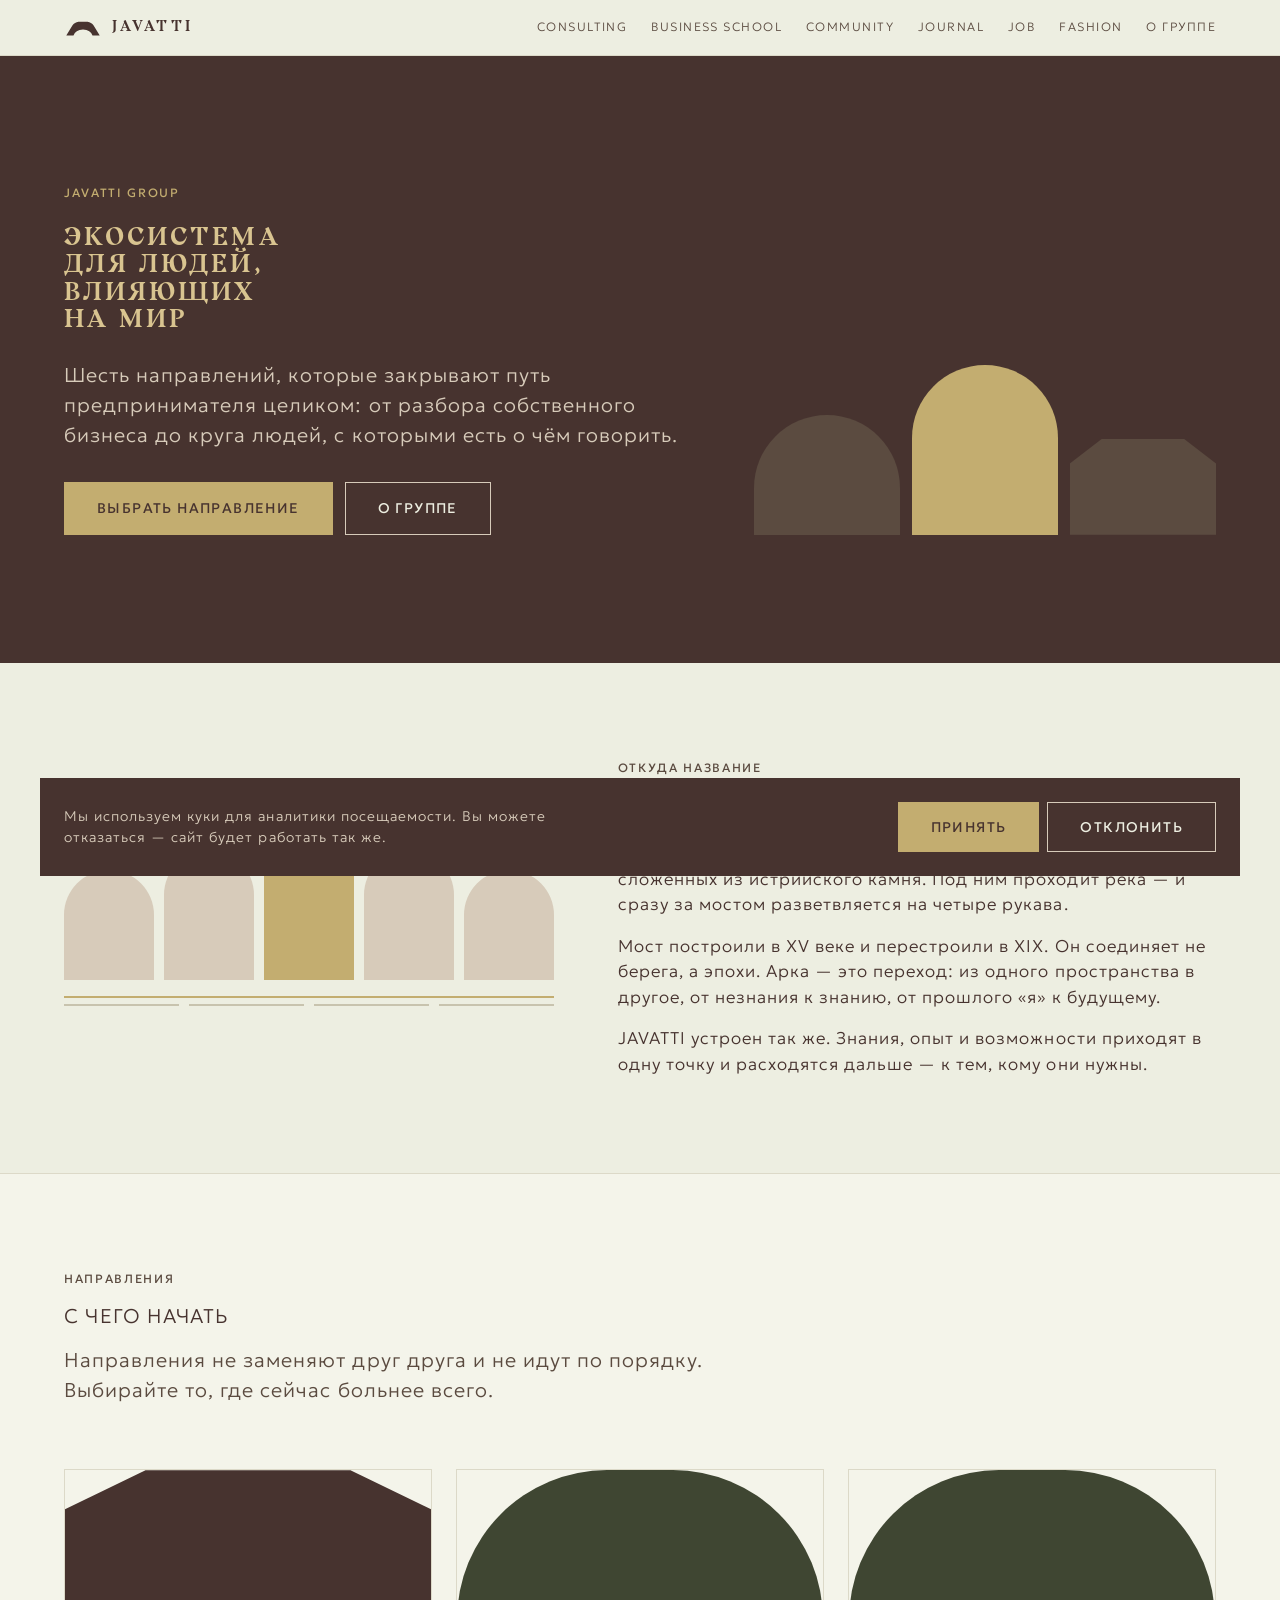
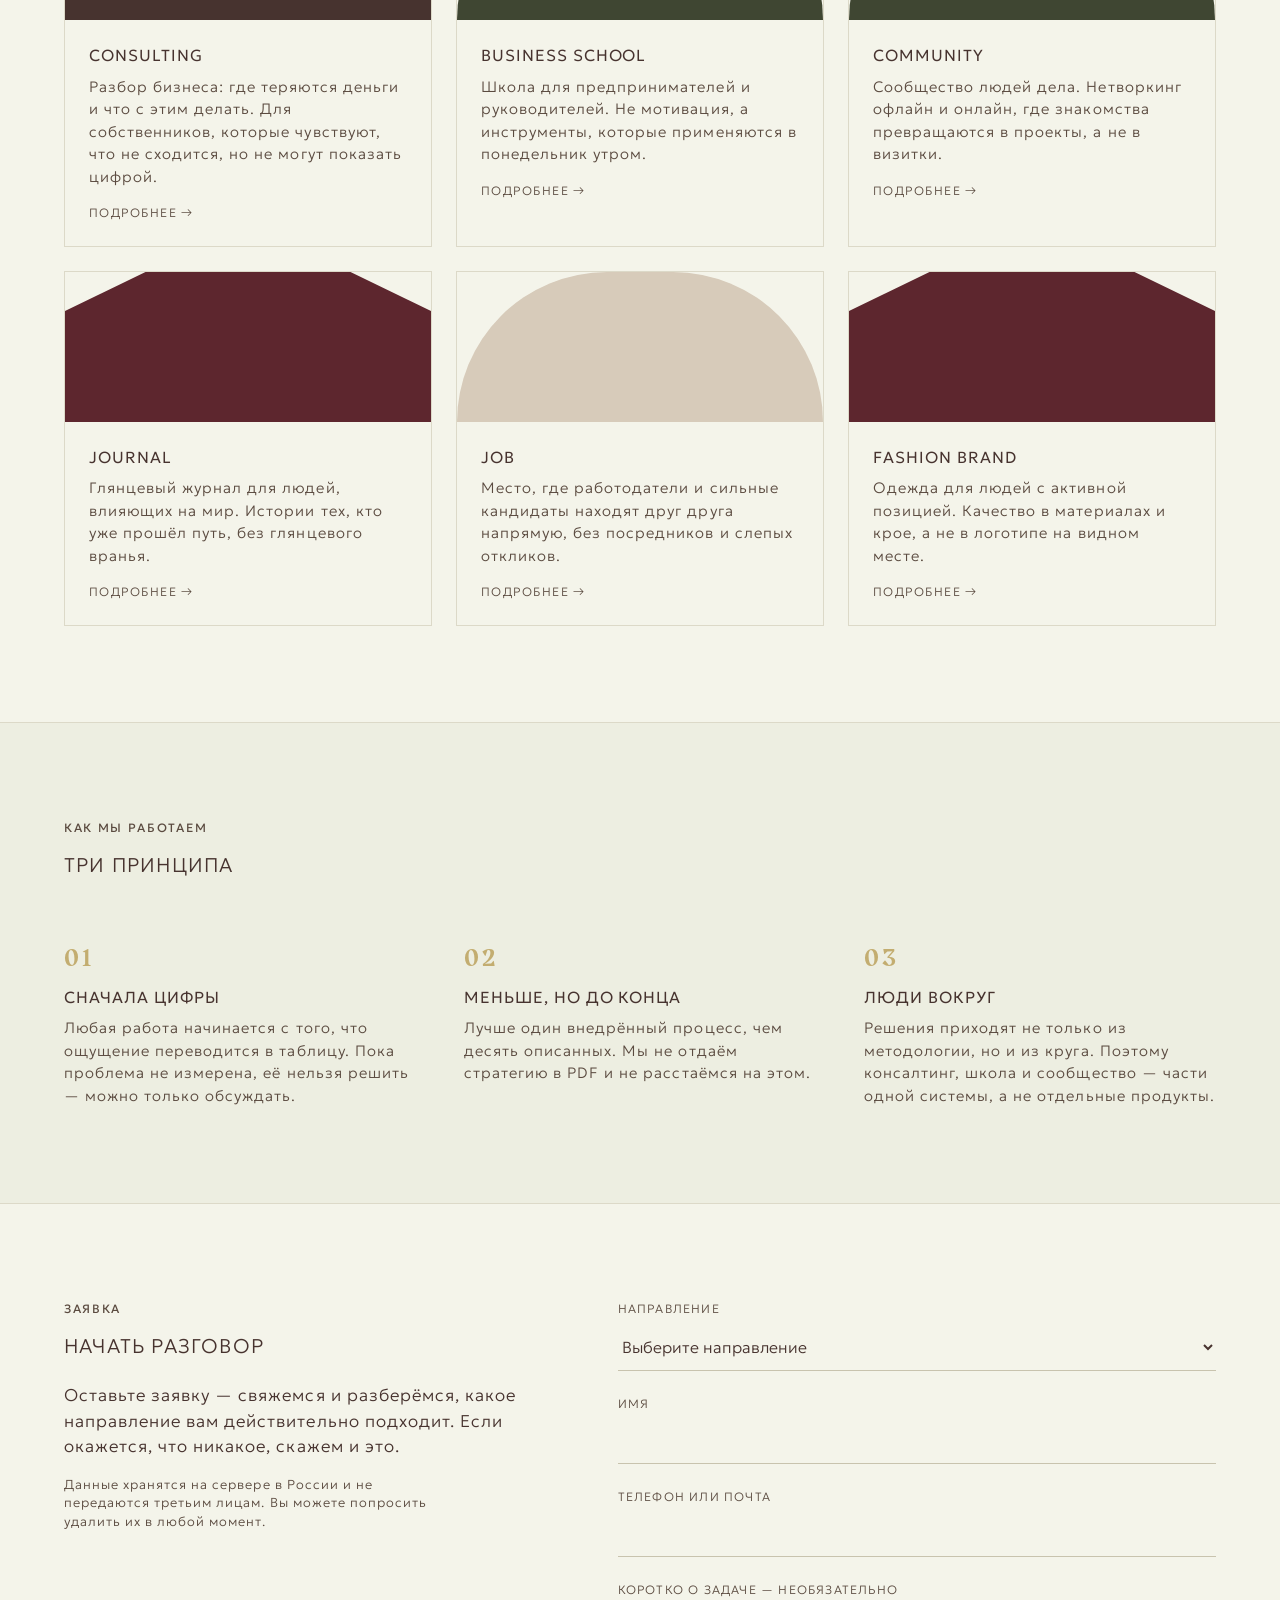
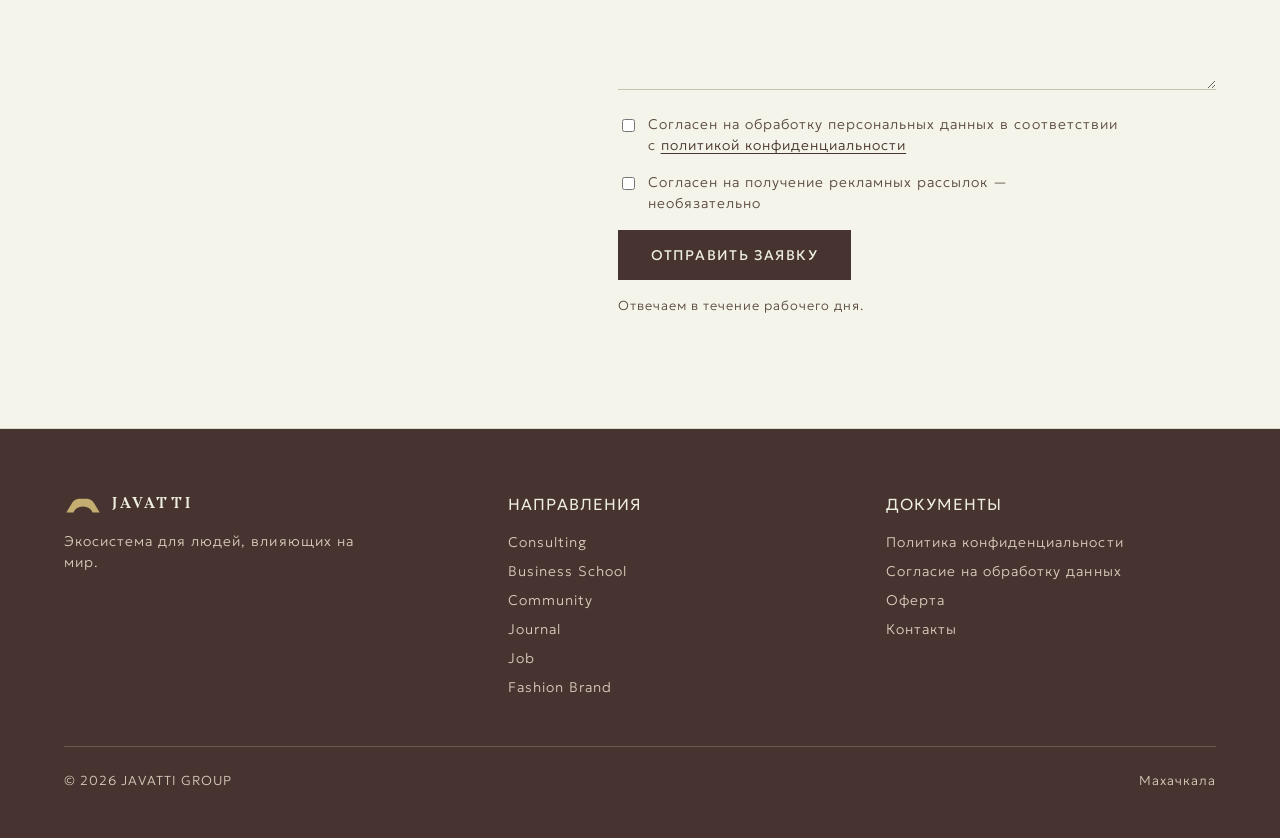
==== index.html @ 3cee9918 "JAVATTI GROUP: архитектура, правила проекта, главная страница и дизайн-система" ====
<!doctype html>
<html lang="ru">
<head>
<meta charset="utf-8">
<meta name="viewport" content="width=device-width,initial-scale=1">
<title>JAVATTI GROUP — экосистема для людей, влияющих на мир</title>
<meta name="description" content="JAVATTI GROUP — шесть направлений для предпринимателей и руководителей: консалтинг, школа бизнеса, сообщество, журнал, работа и бренд одежды.">
<link rel="preconnect" href="https://fonts.googleapis.com">
<link rel="preconnect" href="https://fonts.gstatic.com" crossorigin>
<link rel="stylesheet" href="https://fonts.googleapis.com/css2?family=Geologica:wght@200;300;400&display=swap">
<link rel="stylesheet" href="assets/style.css">
</head>
<body>

<header class="site-head">
  <div class="wrap">
    <a class="brand" href="/">
      <svg viewBox="0 0 200 96" aria-hidden="true"><path d="M12 92 L44 40 Q56 22 76 20 L124 20 Q144 22 156 40 L188 92 L150 92 Q140 62 100 60 Q60 62 50 92 Z" fill="#47332F"/></svg>
      <span class="name">Javatti</span>
    </a>
    <nav class="site-nav" aria-label="Основная навигация">
      <a href="consulting.html">Consulting</a>
      <a href="business-school.html">Business School</a>
      <a href="community.html">Community</a>
      <a href="journal.html">Journal</a>
      <a href="job.html">Job</a>
      <a href="fashion.html">Fashion</a>
      <a href="about.html">О группе</a>
    </nav>
  </div>
</header>

<main>

<section class="hero">
  <div class="wrap">
    <div class="hero-inner">
      <div>
        <p class="eyebrow">Javatti Group</p>
        <h1>Экосистема<br>для людей,<br>влияющих<br>на мир</h1>
        <p class="lead">
          Шесть направлений, которые закрывают путь предпринимателя целиком:
          от разбора собственного бизнеса до круга людей, с которыми есть о чём говорить.
        </p>
        <div style="display:flex;gap:12px;flex-wrap:wrap;margin-top:32px">
          <a class="btn btn-primary" href="#start">Выбрать направление</a>
          <a class="btn btn-ghost" href="about.html">О группе</a>
        </div>
      </div>
      <div class="hero-arches" aria-hidden="true">
        <span class="arch-round"></span>
        <span class="arch-round"></span>
        <span class="arch-bridge"></span>
      </div>
    </div>
  </div>
</section>

<section>
  <div class="wrap">
    <div class="meta-grid">
      <div aria-hidden="true">
        <div class="bridge-fig">
          <span class="arch-round"></span><span class="arch-round"></span>
          <span class="arch-round"></span><span class="arch-round"></span>
          <span class="arch-round"></span>
        </div>
        <div class="river"></div>
        <div class="river-split"><span></span><span></span><span></span><span></span></div>
      </div>
      <div>
        <p class="eyebrow">Откуда название</p>
        <h3 style="margin:16px 0 24px">Мост Треппонти</h3>
        <p>
          В городе Комаккьо на юге Италии стоит мост из пяти арок, сложенных
          из истрийского камня. Под ним проходит река — и сразу за мостом
          разветвляется на четыре рукава.
        </p>
        <p>
          Мост построили в XV веке и перестроили в XIX. Он соединяет не берега,
          а эпохи. Арка — это переход: из одного пространства в другое,
          от незнания к знанию, от прошлого «я» к будущему.
        </p>
        <p style="margin-bottom:0">
          JAVATTI устроен так же. Знания, опыт и возможности приходят в одну точку
          и расходятся дальше — к тем, кому они нужны.
        </p>
      </div>
    </div>
  </div>
</section>

<section id="start" style="background:var(--surface);border-top:1px solid var(--line);border-bottom:1px solid var(--line)">
  <div class="wrap">
    <div class="sec-head">
      <p class="eyebrow">Направления</p>
      <h3>С чего начать</h3>
      <p class="lead" style="margin:0">
        Направления не заменяют друг друга и не идут по порядку.
        Выбирайте то, где сейчас больнее всего.
      </p>
    </div>

    <div class="dirs">
      <a class="dir biz" href="consulting.html">
        <div class="visual arch-bridge"></div>
        <div class="body">
          <h4>Consulting</h4>
          <p>Разбор бизнеса: где теряются деньги и что с этим делать. Для собственников, которые чувствуют, что не сходится, но не могут показать цифрой.</p>
          <span class="more">Подробнее →</span>
        </div>
      </a>

      <a class="dir dev" href="business-school.html">
        <div class="visual arch-round"></div>
        <div class="body">
          <h4>Business School</h4>
          <p>Школа для предпринимателей и руководителей. Не мотивация, а инструменты, которые применяются в понедельник утром.</p>
          <span class="more">Подробнее →</span>
        </div>
      </a>

      <a class="dir dev" href="community.html">
        <div class="visual arch-round"></div>
        <div class="body">
          <h4>Community</h4>
          <p>Сообщество людей дела. Нетворкинг офлайн и онлайн, где знакомства превращаются в проекты, а не в визитки.</p>
          <span class="more">Подробнее →</span>
        </div>
      </a>

      <a class="dir mode" href="journal.html">
        <div class="visual arch-bridge"></div>
        <div class="body">
          <h4>Journal</h4>
          <p>Глянцевый журнал для людей, влияющих на мир. Истории тех, кто уже прошёл путь, без глянцевого вранья.</p>
          <span class="more">Подробнее →</span>
        </div>
      </a>

      <a class="dir" href="job.html">
        <div class="visual arch-round"></div>
        <div class="body">
          <h4>Job</h4>
          <p>Место, где работодатели и сильные кандидаты находят друг друга напрямую, без посредников и слепых откликов.</p>
          <span class="more">Подробнее →</span>
        </div>
      </a>

      <a class="dir mode" href="fashion.html">
        <div class="visual arch-bridge"></div>
        <div class="body">
          <h4>Fashion Brand</h4>
          <p>Одежда для людей с активной позицией. Качество в материалах и крое, а не в логотипе на видном месте.</p>
          <span class="more">Подробнее →</span>
        </div>
      </a>
    </div>
  </div>
</section>

<section>
  <div class="wrap">
    <div class="sec-head">
      <p class="eyebrow">Как мы работаем</p>
      <h3>Три принципа</h3>
    </div>
    <div class="principles">
      <div class="principle">
        <span class="num">01</span>
        <h4>Сначала цифры</h4>
        <p>Любая работа начинается с того, что ощущение переводится в таблицу. Пока проблема не измерена, её нельзя решить — можно только обсуждать.</p>
      </div>
      <div class="principle">
        <span class="num">02</span>
        <h4>Меньше, но до конца</h4>
        <p>Лучше один внедрённый процесс, чем десять описанных. Мы не отдаём стратегию в PDF и не расстаёмся на этом.</p>
      </div>
      <div class="principle">
        <span class="num">03</span>
        <h4>Люди вокруг</h4>
        <p>Решения приходят не только из методологии, но и из круга. Поэтому консалтинг, школа и сообщество — части одной системы, а не отдельные продукты.</p>
      </div>
    </div>
  </div>
</section>

<section class="form-band" id="request">
  <div class="wrap">
    <div class="form-grid">
      <div>
        <p class="eyebrow">Заявка</p>
        <h3 style="margin:16px 0 24px">Начать разговор</h3>
        <p>
          Оставьте заявку — свяжемся и разберёмся, какое направление вам действительно
          подходит. Если окажется, что никакое, скажем и это.
        </p>
        <p class="caption" style="max-width:44ch">
          Данные хранятся на сервере в России и не передаются третьим лицам.
          Вы можете попросить удалить их в любой момент.
        </p>
      </div>

      <form id="leadForm" novalidate>
        <div class="field" id="f-dir">
          <label for="direction">Направление</label>
          <select id="direction" name="direction" required>
            <option value="">Выберите направление</option>
            <option>Consulting</option>
            <option>Business School</option>
            <option>Community</option>
            <option>Journal</option>
            <option>Job</option>
            <option>Fashion Brand</option>
            <option>Пока не знаю</option>
          </select>
          <span class="err">Выберите направление или вариант «Пока не знаю»</span>
        </div>

        <div class="field" id="f-name">
          <label for="name">Имя</label>
          <input id="name" name="name" type="text" autocomplete="name" required>
          <span class="err">Напишите, как к вам обращаться — не меньше двух букв</span>
        </div>

        <div class="field" id="f-contact">
          <label for="contact">Телефон или почта</label>
          <input id="contact" name="contact" type="text" autocomplete="tel" required>
          <span class="err">Нужен рабочий телефон или почта, иначе мы не сможем ответить</span>
        </div>

        <div class="field" id="f-comment">
          <label for="comment">Коротко о задаче — необязательно</label>
          <textarea id="comment" name="comment" rows="3"></textarea>
        </div>

        <label class="consent" for="c-pd">
          <input type="checkbox" id="c-pd" name="consent_pd" required>
          <span>Согласен на обработку персональных данных в соответствии с <a href="privacy.html">политикой конфиденциальности</a></span>
        </label>

        <label class="consent" for="c-ads">
          <input type="checkbox" id="c-ads" name="consent_ads">
          <span>Согласен на получение рекламных рассылок — необязательно</span>
        </label>

        <button class="btn btn-dark" type="submit">Отправить заявку</button>
        <p class="form-status" id="formStatus" role="status"></p>
        <p class="form-note">Отвечаем в течение рабочего дня.</p>
      </form>
    </div>
  </div>
</section>

</main>

<footer class="site-foot">
  <div class="wrap">
    <div class="foot-grid">
      <div>
        <a class="brand" href="/" style="color:var(--cannoli)">
          <svg viewBox="0 0 200 96" aria-hidden="true"><path d="M12 92 L44 40 Q56 22 76 20 L124 20 Q144 22 156 40 L188 92 L150 92 Q140 62 100 60 Q60 62 50 92 Z" fill="#C3AD70"/></svg>
          <span class="name">Javatti</span>
        </a>
        <p style="margin-top:16px;font-size:.875rem;max-width:34ch">Экосистема для людей, влияющих на мир.</p>
      </div>
      <div>
        <h4>Направления</h4>
        <div class="foot-links">
          <a href="consulting.html">Consulting</a>
          <a href="business-school.html">Business School</a>
          <a href="community.html">Community</a>
          <a href="journal.html">Journal</a>
          <a href="job.html">Job</a>
          <a href="fashion.html">Fashion Brand</a>
        </div>
      </div>
      <div>
        <h4>Документы</h4>
        <div class="foot-links">
          <a href="privacy.html">Политика конфиденциальности</a>
          <a href="consent.html">Согласие на обработку данных</a>
          <a href="offer.html">Оферта</a>
          <a href="contacts.html">Контакты</a>
        </div>
      </div>
    </div>
    <div class="foot-bottom">
      <span>© 2026 JAVATTI GROUP</span>
      <span>Махачкала</span>
    </div>
  </div>
</footer>

<div class="cookie hidden" id="cookieBar" role="region" aria-label="Использование куки">
  <p>Мы используем куки для аналитики посещаемости. Вы можете отказаться — сайт будет работать так же.</p>
  <div class="acts">
    <button class="btn btn-primary" id="ckAccept" type="button">Принять</button>
    <button class="btn btn-ghost" id="ckDecline" type="button">Отклонить</button>
  </div>
</div>

<script>
/* ---------- куки-баннер ---------- */
(function(){
  var bar=document.getElementById('cookieBar');
  var choice=null;
  try{ choice=localStorage.getItem('javatti_cookie'); }catch(e){}
  if(!choice){ bar.classList.remove('hidden'); }
  function set(v){
    try{ localStorage.setItem('javatti_cookie',v); }catch(e){}
    bar.classList.add('hidden');
    if(v==='accept'){ /* сюда подключается Яндекс Метрика, только после согласия */ }
  }
  document.getElementById('ckAccept').onclick=function(){ set('accept'); };
  document.getElementById('ckDecline').onclick=function(){ set('decline'); };
})();

/* ---------- валидация формы ----------
   Это только удобство для пользователя. Настоящая проверка — на сервере,
   браузерную можно обойти. См. CLAUDE.md.                                   */
(function(){
  var form=document.getElementById('leadForm');
  var status=document.getElementById('formStatus');
  if(!form) return;

  function mark(id,bad){
    var el=document.getElementById(id);
    if(bad) el.classList.add('invalid'); else el.classList.remove('invalid');
    return !bad;
  }

  function looksLikeJunk(s){
    var t=(s||'').trim();
    if(t.length<2) return true;
    if(!/[а-яёa-z]/i.test(t)) return true;                 // нет ни одной буквы
    if(/(.)\1{4,}/.test(t)) return true;                   // ааааа
    if(/^[qwertyasdfghzxcvb]{6,}$/i.test(t)) return true;  // набор с клавиатуры
    return false;
  }

  function validContact(s){
    var t=(s||'').trim();
    var digits=t.replace(/\D/g,'');
    var isPhone=digits.length>=10 && digits.length<=15;
    var isMail=/^[^\s@]+@[^\s@]+\.[a-zа-я]{2,}$/i.test(t);
    return isPhone||isMail;
  }

  form.addEventListener('submit',function(e){
    e.preventDefault();
    status.className='form-status';
    status.textContent='';

    var ok=true;
    ok=mark('f-dir', !document.getElementById('direction').value) && ok;
    ok=mark('f-name', looksLikeJunk(document.getElementById('name').value)) && ok;
    ok=mark('f-contact', !validContact(document.getElementById('contact').value)) && ok;

    if(!document.getElementById('c-pd').checked){
      status.className='form-status bad';
      status.textContent='Без согласия на обработку персональных данных мы не можем принять заявку.';
      ok=false;
    }

    if(!ok){
      if(!status.textContent){
        status.className='form-status bad';
        status.textContent='Проверьте отмеченные поля — что-то заполнено не полностью.';
      }
      return;
    }

    /* Отправка на бэкенд. Пока сервера нет — заглушка, которая честно об этом говорит. */
    status.className='form-status ok';
    status.textContent='Форма заполнена верно. Отправка подключается на этапе деплоя — бэкенд ещё не поднят.';
  });
})();
</script>

</body>
</html>
---- assets/style.css ----
/* ============================================================
   JAVATTI GROUP — стили сайта
   Строго по дизайн-системе бренда. Правила: ../CLAUDE.md
   ============================================================ */

@font-face{
  font-family:"Shadower";
  src:url("Shadower.woff2") format("woff2");
  font-weight:700;
  font-display:swap;
}

:root{
  --cannoli:#EDEEE1;
  --tapioca:#D7CBBA;
  --gold:#C3AD70;
  --straw:#D9C490;
  --chicory:#47332F;
  --raindrum:#5B4B40;
  --rifle:#3F4632;
  --pesto:#565C33;
  --cabernet:#5D262E;
  --russet:#773B43;

  --surface:#F4F4EA;
  --line:#DCD9C8;
  --line-strong:#C8C3AE;

  --font-head:"Shadower",Georgia,serif;
  --font-text:"Geologica","Segoe UI",system-ui,sans-serif;
  --track-head:.12em;
  --track-text:.06em;

  --sp-2xs:8px; --sp-xs:12px; --sp-sm:16px; --sp-md:24px;
  --sp-lg:32px; --sp-xl:48px; --sp-2xl:64px; --sp-3xl:96px; --sp-4xl:128px;
  --container:1200px;
  --measure:62ch;
}

*{box-sizing:border-box}

html{scroll-behavior:smooth}

body{
  margin:0;
  background:var(--cannoli);
  color:var(--chicory);
  font-family:var(--font-text);
  font-weight:200;
  font-size:17px;
  line-height:1.5;
  letter-spacing:var(--track-text);
  -webkit-font-smoothing:antialiased;
}

.wrap{max-width:var(--container);margin:0 auto;padding:0 var(--sp-md)}

h1,h2,h3,h4{margin:0}

.h1,h1{
  font-family:var(--font-head);font-weight:700;text-transform:uppercase;
  font-size:clamp(2.25rem,1.2rem+4vw,4rem);line-height:1.08;letter-spacing:var(--track-head);
}
.h2,h2{
  font-family:var(--font-head);font-weight:700;text-transform:uppercase;
  font-size:clamp(1.25rem,1rem+1vw,1.625rem);line-height:1.05;letter-spacing:var(--track-head);
}
.h3,h3{
  font-family:var(--font-text);font-weight:200;text-transform:uppercase;
  font-size:clamp(1.5rem,1.1rem+1.4vw,2rem);line-height:1.25;letter-spacing:var(--track-text);
}
.h4,h4{
  font-family:var(--font-text);font-weight:300;text-transform:uppercase;
  font-size:1rem;line-height:1.45;letter-spacing:var(--track-text);
}

p{margin:0 0 var(--sp-sm);max-width:var(--measure)}
.lead{font-size:1.25rem;line-height:1.5;color:var(--raindrum);max-width:52ch}
.caption{font-size:.8125rem;color:var(--raindrum);line-height:1.45}

.eyebrow{
  font-family:var(--font-text);font-weight:400;font-size:.75rem;
  text-transform:uppercase;letter-spacing:.14em;color:var(--raindrum);margin:0;
}

a{color:var(--chicory);text-underline-offset:3px}
a:focus-visible,button:focus-visible,input:focus-visible,textarea:focus-visible,select:focus-visible{
  outline:2px solid var(--chicory);outline-offset:3px
}

/* ---------- арки ---------- */
.arch-round{border-radius:999px 999px 0 0}
.arch-bridge{clip-path:polygon(0 100%,0 26%,22% 0,78% 0,100% 26%,100% 100%)}

/* ---------- шапка ---------- */
.site-head{border-bottom:1px solid var(--line);background:var(--cannoli)}
.site-head .wrap{display:flex;align-items:center;justify-content:space-between;gap:var(--sp-md);padding-top:var(--sp-sm);padding-bottom:var(--sp-sm)}
.brand{display:flex;align-items:center;gap:10px;text-decoration:none;color:var(--chicory)}
.brand svg{width:38px;height:auto;flex:none}
.brand .name{font-family:var(--font-head);font-weight:700;text-transform:uppercase;letter-spacing:.22em;font-size:.9375rem}
.site-nav{display:flex;gap:var(--sp-md);flex-wrap:wrap}
.site-nav a{font-size:.75rem;text-transform:uppercase;letter-spacing:.12em;color:var(--raindrum);text-decoration:none}
.site-nav a:hover{color:var(--chicory)}

/* ---------- герой ---------- */
.hero{background:var(--chicory);color:var(--cannoli);padding:var(--sp-4xl) 0}
.hero .eyebrow{color:var(--gold)}
.hero h1{color:var(--straw);margin:var(--sp-md) 0 var(--sp-md)}
.hero .lead{color:var(--tapioca);max-width:46ch}
.hero-inner{display:grid;grid-template-columns:1.15fr .85fr;gap:var(--sp-2xl);align-items:end}
.hero-arches{display:grid;grid-template-columns:repeat(3,1fr);gap:var(--sp-xs);align-items:end}
.hero-arches span{display:block;background:var(--raindrum)}
.hero-arches span:nth-child(1){height:120px}
.hero-arches span:nth-child(2){height:170px;background:var(--gold)}
.hero-arches span:nth-child(3){height:96px}

/* ---------- кнопки ---------- */
.btn{
  display:inline-block;font-family:var(--font-text);font-weight:400;font-size:.875rem;
  text-transform:uppercase;letter-spacing:.1em;padding:15px 32px;border:1px solid transparent;
  cursor:pointer;text-decoration:none;transition:background .16s ease,color .16s ease,border-color .16s ease;
}
.btn-primary{background:var(--gold);color:var(--chicory)}
.btn-primary:hover{background:var(--straw)}
.btn-ghost{background:transparent;color:var(--cannoli);border-color:var(--tapioca)}
.btn-ghost:hover{background:var(--cannoli);color:var(--chicory)}
.btn-dark{background:var(--chicory);color:var(--cannoli)}
.btn-dark:hover{background:var(--raindrum)}

/* ---------- секции ---------- */
section{padding:var(--sp-3xl) 0}
.sec-head{margin-bottom:var(--sp-2xl);display:grid;gap:var(--sp-sm)}

/* метафора */
.meta-grid{display:grid;grid-template-columns:.9fr 1.1fr;gap:var(--sp-2xl);align-items:center}
.bridge-fig{display:grid;grid-template-columns:repeat(5,1fr);gap:10px;align-items:end}
.bridge-fig span{display:block;background:var(--tapioca);height:110px}
.bridge-fig span:nth-child(3){background:var(--gold);height:150px}
.bridge-fig span:nth-child(2),.bridge-fig span:nth-child(4){height:130px}
.river{height:2px;background:var(--gold);margin-top:var(--sp-sm)}
.river-split{display:grid;grid-template-columns:repeat(4,1fr);gap:10px;margin-top:6px}
.river-split span{height:2px;background:var(--line-strong)}

/* направления */
.dirs{display:grid;grid-template-columns:repeat(auto-fit,minmax(290px,1fr));gap:var(--sp-md)}
.dir{
  display:flex;flex-direction:column;text-decoration:none;color:inherit;
  border:1px solid var(--line);background:var(--surface);
  transition:border-color .16s ease,transform .16s ease;
}
.dir:hover{border-color:var(--gold)}
.dir .visual{height:150px;background:var(--tapioca)}
.dir.biz .visual{background:var(--chicory)}
.dir.dev .visual{background:var(--rifle)}
.dir.mode .visual{background:var(--cabernet)}
.dir .body{padding:var(--sp-md);display:grid;gap:var(--sp-2xs)}
.dir h4{color:var(--chicory)}
.dir p{font-size:.9375rem;color:var(--raindrum);margin:0}
.dir .more{font-size:.75rem;text-transform:uppercase;letter-spacing:.12em;color:var(--raindrum);margin-top:var(--sp-2xs)}

/* принципы */
.principles{display:grid;grid-template-columns:repeat(auto-fit,minmax(260px,1fr));gap:var(--sp-xl)}
.principle .num{font-family:var(--font-head);font-weight:700;font-size:1.5rem;color:var(--gold);letter-spacing:var(--track-head)}
.principle h4{margin:var(--sp-2xs) 0}
.principle p{font-size:.9375rem;color:var(--raindrum);margin:0}

/* форма */
.form-band{background:var(--surface);border-top:1px solid var(--line);border-bottom:1px solid var(--line)}
.form-grid{display:grid;grid-template-columns:.9fr 1.1fr;gap:var(--sp-2xl);align-items:start}
.field{display:grid;gap:6px;margin-bottom:var(--sp-md)}
.field label{font-size:.75rem;text-transform:uppercase;letter-spacing:.1em;color:var(--raindrum)}
.field input,.field textarea,.field select{
  font-family:var(--font-text);font-weight:200;font-size:1rem;padding:12px 0;
  border:0;border-bottom:1px solid var(--line-strong);background:transparent;color:var(--chicory);
  border-radius:0;
}
.field input:focus,.field textarea:focus,.field select:focus{outline:none;border-bottom-color:var(--gold)}
.field .err{font-size:.8125rem;color:var(--cabernet);display:none}
.field.invalid input,.field.invalid textarea,.field.invalid select{border-bottom-color:var(--cabernet)}
.field.invalid .err{display:block}
.consent{display:flex;gap:10px;align-items:flex-start;margin-bottom:var(--sp-sm);font-size:.875rem;color:var(--raindrum);max-width:56ch}
.consent input{margin-top:5px;accent-color:var(--chicory);flex:none}
.form-note{font-size:.8125rem;color:var(--raindrum);margin-top:var(--sp-sm)}
.form-status{margin-top:var(--sp-sm);font-size:.9375rem;display:none}
.form-status.ok{display:block;color:var(--rifle)}
.form-status.bad{display:block;color:var(--cabernet)}

/* подвал */
.site-foot{background:var(--chicory);color:var(--tapioca);padding:var(--sp-2xl) 0 var(--sp-xl)}
.site-foot a{color:var(--tapioca)}
.foot-grid{display:grid;grid-template-columns:1.2fr 1fr 1fr;gap:var(--sp-xl)}
.foot-grid h4{color:var(--cannoli);margin-bottom:var(--sp-sm)}
.foot-links{display:grid;gap:8px}
.foot-links a{font-size:.875rem;text-decoration:none}
.foot-links a:hover{color:var(--straw)}
.foot-bottom{margin-top:var(--sp-xl);padding-top:var(--sp-md);border-top:1px solid rgba(215,203,186,.25);display:flex;justify-content:space-between;gap:var(--sp-md);flex-wrap:wrap;font-size:.8125rem}

/* куки */
.cookie{
  position:fixed;left:var(--sp-md);right:var(--sp-md);bottom:var(--sp-md);z-index:60;
  background:var(--chicory);color:var(--tapioca);padding:var(--sp-md);
  display:flex;gap:var(--sp-md);align-items:center;justify-content:space-between;flex-wrap:wrap;
  max-width:var(--container);margin:0 auto;
}
.cookie p{margin:0;font-size:.875rem;max-width:60ch;color:var(--tapioca)}
.cookie .acts{display:flex;gap:var(--sp-2xs);flex-wrap:wrap}
.cookie.hidden{display:none}

@media (max-width:900px){
  .hero-inner,.meta-grid,.form-grid{grid-template-columns:1fr}
  .foot-grid{grid-template-columns:1fr;gap:var(--sp-lg)}
  .site-head .wrap{flex-direction:column;align-items:flex-start}
  body{font-size:16px}
}
@media (prefers-reduced-motion:reduce){*{transition:none!important;scroll-behavior:auto!important}}
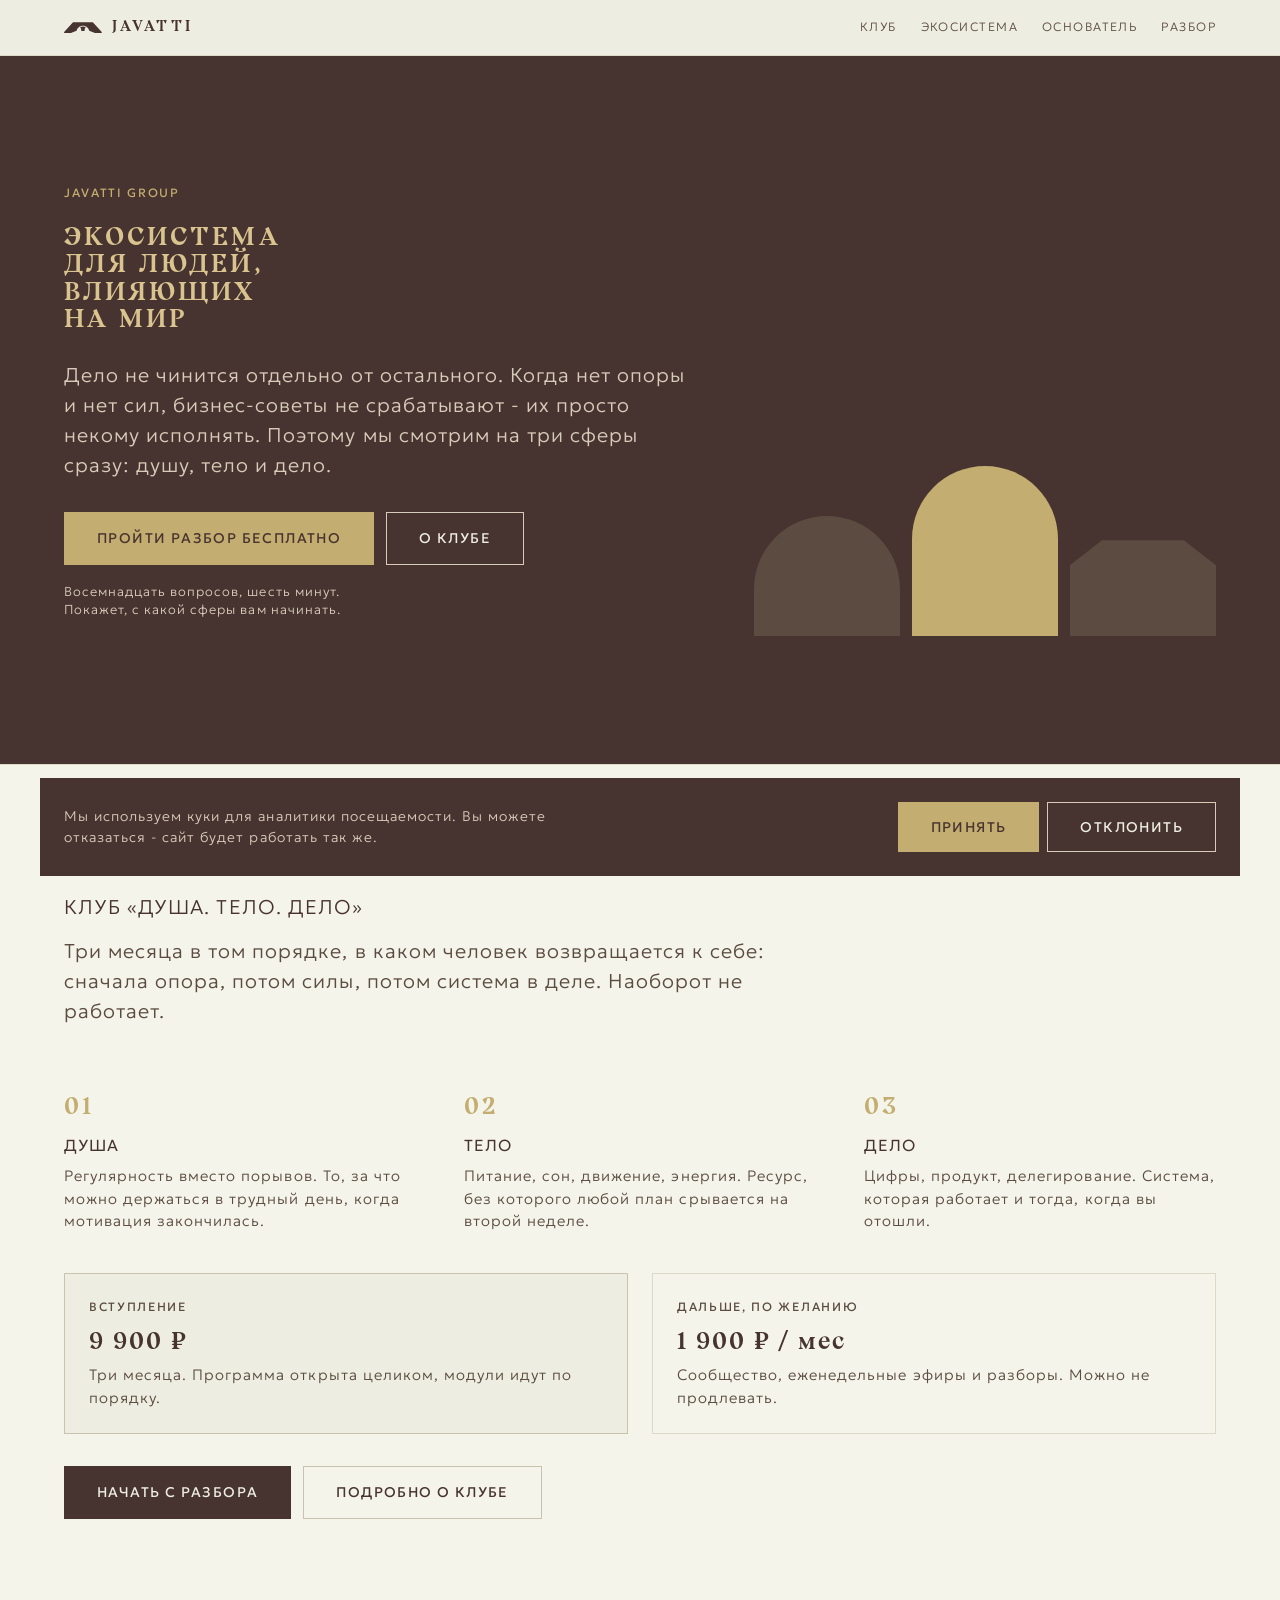
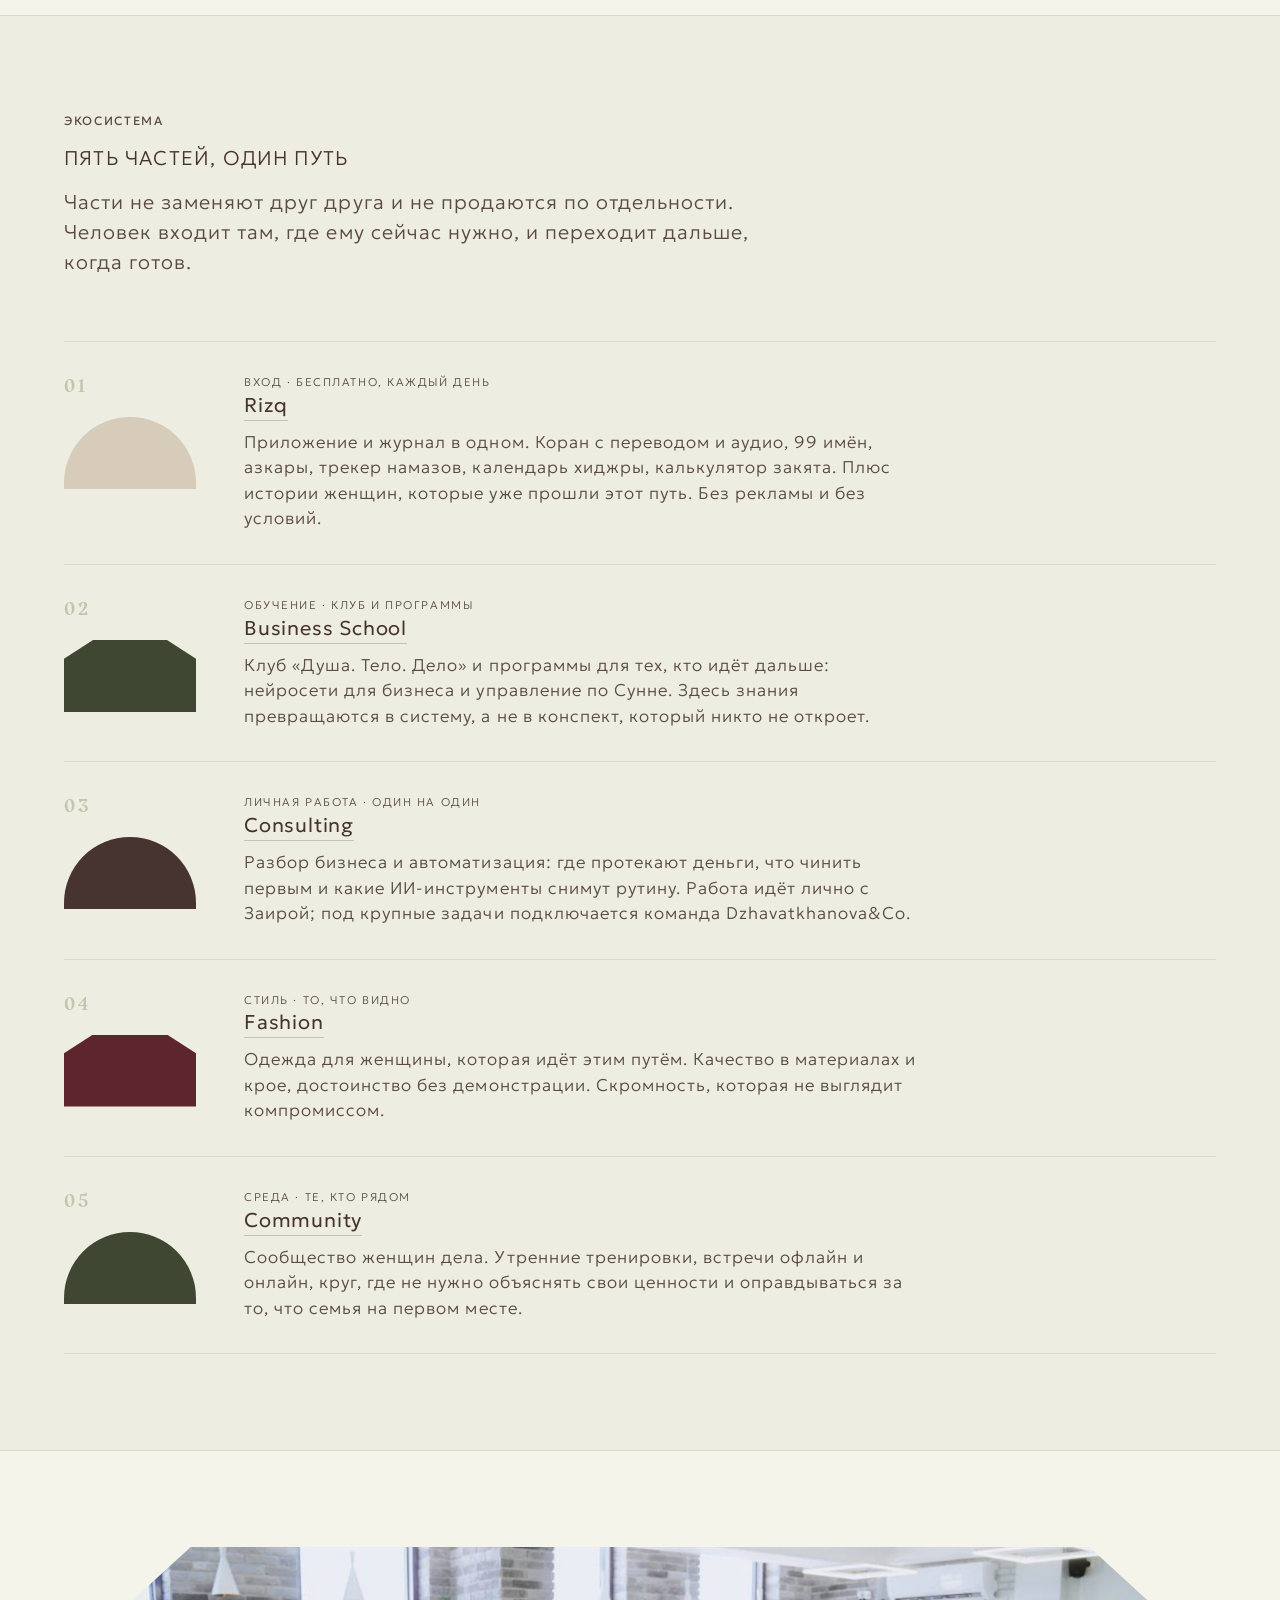
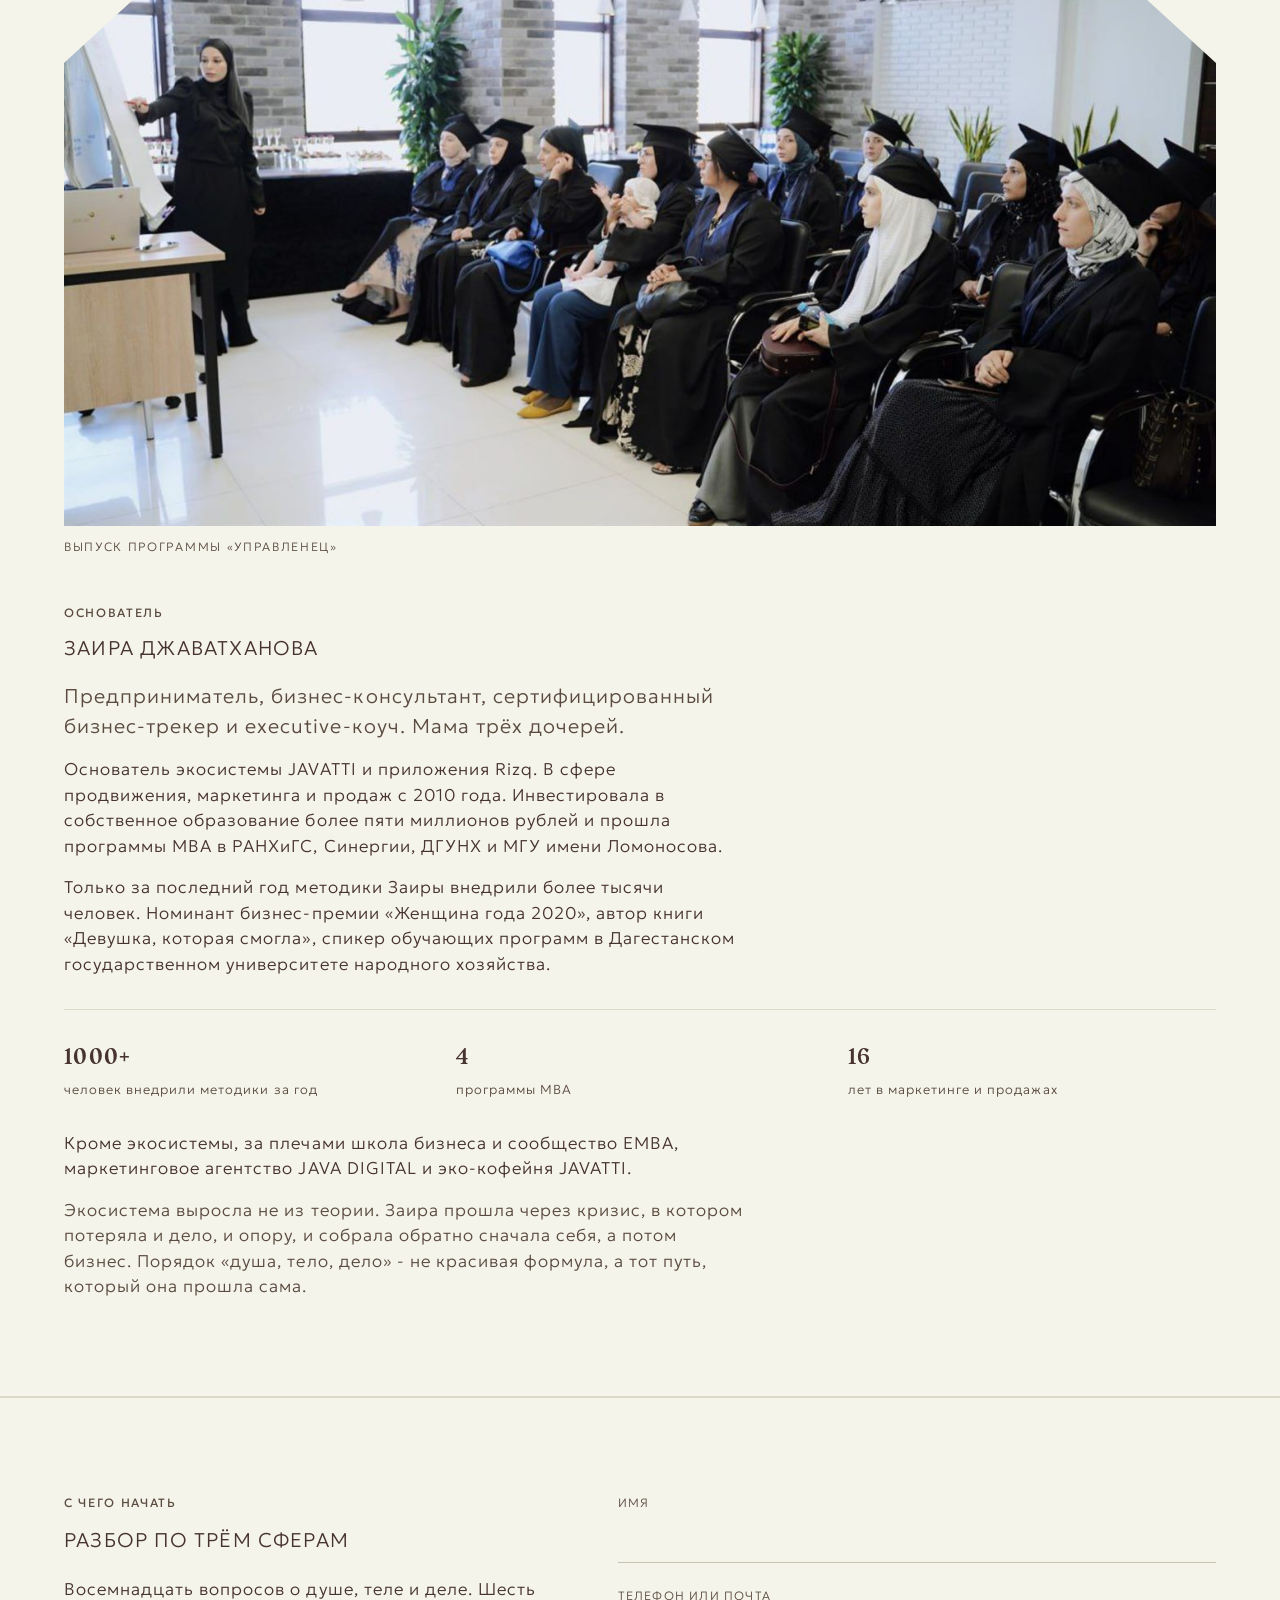
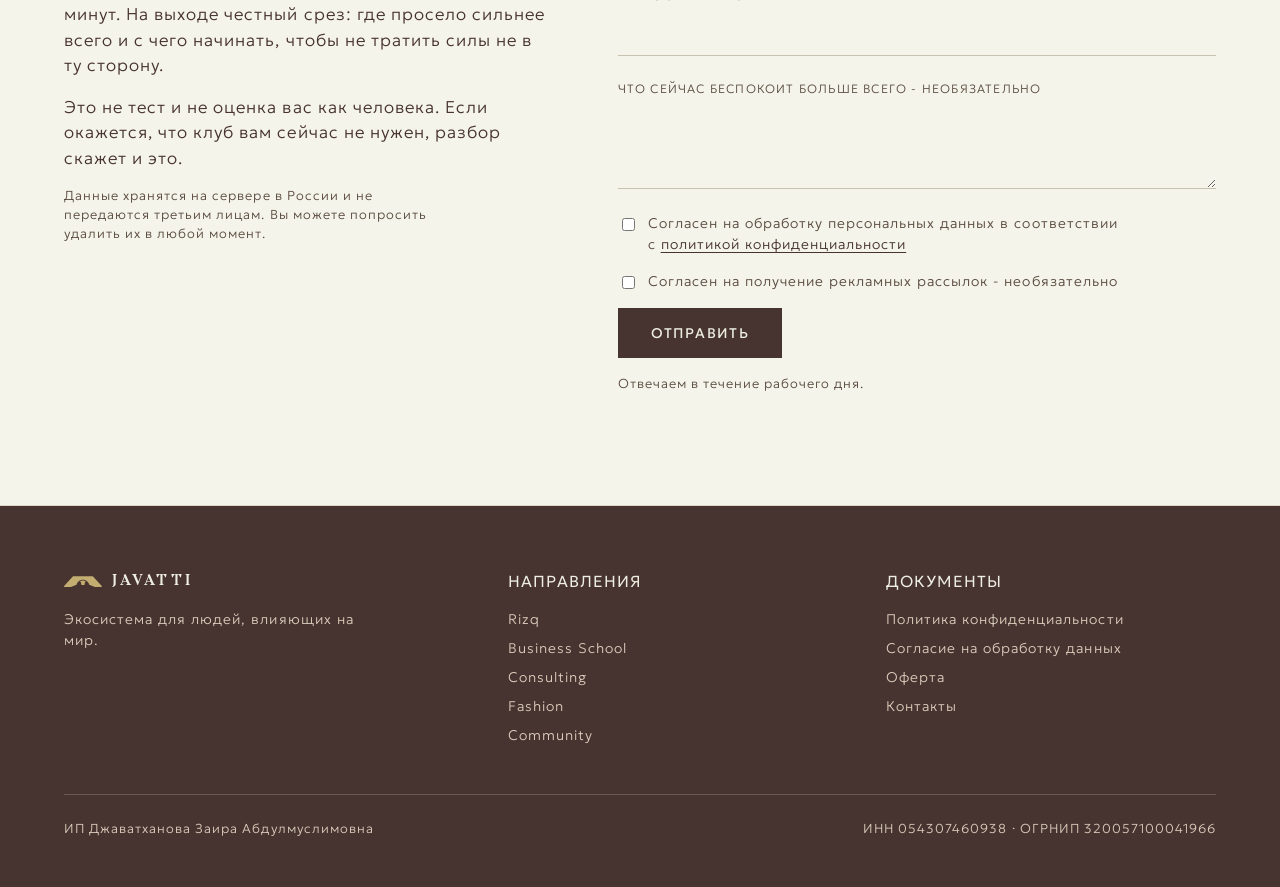
==== commit 87982044: "Клуб, платформа-прототип, юридические страницы, дизайн-система Co-Authored-By: Claude Sonnet 5 <nore" ====
--- a/index.html
+++ b/index.html
@@ -3,8 +3,8 @@
 <head>
 <meta charset="utf-8">
 <meta name="viewport" content="width=device-width,initial-scale=1">
-<title>JAVATTI GROUP — экосистема для людей, влияющих на мир</title>
-<meta name="description" content="JAVATTI GROUP — шесть направлений для предпринимателей и руководителей: консалтинг, школа бизнеса, сообщество, журнал, работа и бренд одежды.">
+<title>JAVATTI GROUP - экосистема для людей, влияющих на мир</title>
+<meta name="description" content="JAVATTI GROUP: приложение Rizq, школа бизнеса, консалтинг с автоматизацией, бренд одежды и сообщество. Начните с бесплатного разбора по трём сферам.">
 <link rel="preconnect" href="https://fonts.googleapis.com">
 <link rel="preconnect" href="https://fonts.gstatic.com" crossorigin>
 <link rel="stylesheet" href="https://fonts.googleapis.com/css2?family=Geologica:wght@200;300;400&display=swap">
@@ -14,18 +14,15 @@
 
 <header class="site-head">
   <div class="wrap">
-    <a class="brand" href="/">
-      <svg viewBox="0 0 200 96" aria-hidden="true"><path d="M12 92 L44 40 Q56 22 76 20 L124 20 Q144 22 156 40 L188 92 L150 92 Q140 62 100 60 Q60 62 50 92 Z" fill="#47332F"/></svg>
+    <a class="brand" href="index.html">
+      <svg viewBox="76 62 132 40" role="img" aria-label="JAVATTI"><path fill="#47332F" d="M176.113,62.595h-68.762L76.267,96.393v5.411h19.675l23.734-9.013c2.186-10.173,11.229-17.799,22.056-17.799c10.826,0,19.87,7.626,22.056,17.799l23.734,9.013h19.676v-5.411L176.113,62.595z"/><path fill="#47332F" d="M136.117,93.557c0.03-0.443,0.045-0.888,0.045-1.328c0-4.271-1.401-8.449-3.962-11.859c2.895-1.612,6.174-2.461,9.533-2.461c3.36,0,6.638,0.849,9.534,2.461c-2.561,3.41-3.962,7.588-3.962,11.859c0,0.441,0.015,0.885,0.045,1.328H136.117z"/></svg>
       <span class="name">Javatti</span>
     </a>
     <nav class="site-nav" aria-label="Основная навигация">
-      <a href="consulting.html">Consulting</a>
-      <a href="business-school.html">Business School</a>
-      <a href="community.html">Community</a>
-      <a href="journal.html">Journal</a>
-      <a href="job.html">Job</a>
-      <a href="fashion.html">Fashion</a>
-      <a href="about.html">О группе</a>
+      <a href="#club">Клуб</a>
+      <a href="#eco">Экосистема</a>
+      <a href="#founder">Основатель</a>
+      <a href="#start">Разбор</a>
     </nav>
   </div>
 </header>
@@ -39,13 +36,17 @@
         <p class="eyebrow">Javatti Group</p>
         <h1>Экосистема<br>для людей,<br>влияющих<br>на мир</h1>
         <p class="lead">
-          Шесть направлений, которые закрывают путь предпринимателя целиком:
-          от разбора собственного бизнеса до круга людей, с которыми есть о чём говорить.
+          Дело не чинится отдельно от остального. Когда нет опоры и нет сил,
+          бизнес-советы не срабатывают - их просто некому исполнять.
+          Поэтому мы смотрим на три сферы сразу: душу, тело и дело.
         </p>
         <div style="display:flex;gap:12px;flex-wrap:wrap;margin-top:32px">
-          <a class="btn btn-primary" href="#start">Выбрать направление</a>
-          <a class="btn btn-ghost" href="about.html">О группе</a>
-        </div>
+          <a class="btn btn-primary" href="#start">Пройти разбор бесплатно</a>
+          <a class="btn btn-ghost" href="#club">О клубе</a>
+        </div>
+        <p class="caption" style="color:var(--tapioca);margin-top:18px;max-width:38ch">
+          Восемнадцать вопросов, шесть минут. Покажет, с какой сферы вам начинать.
+        </p>
       </div>
       <div class="hero-arches" aria-hidden="true">
         <span class="arch-round"></span>
@@ -56,144 +57,179 @@
   </div>
 </section>
 
-<section>
-  <div class="wrap">
-    <div class="meta-grid">
-      <div aria-hidden="true">
-        <div class="bridge-fig">
-          <span class="arch-round"></span><span class="arch-round"></span>
-          <span class="arch-round"></span><span class="arch-round"></span>
-          <span class="arch-round"></span>
-        </div>
-        <div class="river"></div>
-        <div class="river-split"><span></span><span></span><span></span><span></span></div>
-      </div>
-      <div>
-        <p class="eyebrow">Откуда название</p>
-        <h3 style="margin:16px 0 24px">Мост Треппонти</h3>
-        <p>
-          В городе Комаккьо на юге Италии стоит мост из пяти арок, сложенных
-          из истрийского камня. Под ним проходит река — и сразу за мостом
-          разветвляется на четыре рукава.
-        </p>
-        <p>
-          Мост построили в XV веке и перестроили в XIX. Он соединяет не берега,
-          а эпохи. Арка — это переход: из одного пространства в другое,
-          от незнания к знанию, от прошлого «я» к будущему.
-        </p>
-        <p style="margin-bottom:0">
-          JAVATTI устроен так же. Знания, опыт и возможности приходят в одну точку
-          и расходятся дальше — к тем, кому они нужны.
-        </p>
-      </div>
-    </div>
-  </div>
-</section>
-
-<section id="start" style="background:var(--surface);border-top:1px solid var(--line);border-bottom:1px solid var(--line)">
+<section id="club" style="background:var(--surface);border-top:1px solid var(--line);border-bottom:1px solid var(--line)">
   <div class="wrap">
     <div class="sec-head">
-      <p class="eyebrow">Направления</p>
-      <h3>С чего начать</h3>
+      <p class="eyebrow">Основное</p>
+      <h3>Клуб «Душа. Тело. Дело»</h3>
       <p class="lead" style="margin:0">
-        Направления не заменяют друг друга и не идут по порядку.
-        Выбирайте то, где сейчас больнее всего.
+        Три месяца в том порядке, в каком человек возвращается к себе:
+        сначала опора, потом силы, потом система в деле. Наоборот не работает.
       </p>
     </div>
 
-    <div class="dirs">
-      <a class="dir biz" href="consulting.html">
-        <div class="visual arch-bridge"></div>
-        <div class="body">
-          <h4>Consulting</h4>
-          <p>Разбор бизнеса: где теряются деньги и что с этим делать. Для собственников, которые чувствуют, что не сходится, но не могут показать цифрой.</p>
-          <span class="more">Подробнее →</span>
-        </div>
-      </a>
-
-      <a class="dir dev" href="business-school.html">
-        <div class="visual arch-round"></div>
-        <div class="body">
-          <h4>Business School</h4>
-          <p>Школа для предпринимателей и руководителей. Не мотивация, а инструменты, которые применяются в понедельник утром.</p>
-          <span class="more">Подробнее →</span>
-        </div>
-      </a>
-
-      <a class="dir dev" href="community.html">
-        <div class="visual arch-round"></div>
-        <div class="body">
-          <h4>Community</h4>
-          <p>Сообщество людей дела. Нетворкинг офлайн и онлайн, где знакомства превращаются в проекты, а не в визитки.</p>
-          <span class="more">Подробнее →</span>
-        </div>
-      </a>
-
-      <a class="dir mode" href="journal.html">
-        <div class="visual arch-bridge"></div>
-        <div class="body">
-          <h4>Journal</h4>
-          <p>Глянцевый журнал для людей, влияющих на мир. Истории тех, кто уже прошёл путь, без глянцевого вранья.</p>
-          <span class="more">Подробнее →</span>
-        </div>
-      </a>
-
-      <a class="dir" href="job.html">
-        <div class="visual arch-round"></div>
-        <div class="body">
-          <h4>Job</h4>
-          <p>Место, где работодатели и сильные кандидаты находят друг друга напрямую, без посредников и слепых откликов.</p>
-          <span class="more">Подробнее →</span>
-        </div>
-      </a>
-
-      <a class="dir mode" href="fashion.html">
-        <div class="visual arch-bridge"></div>
-        <div class="body">
-          <h4>Fashion Brand</h4>
-          <p>Одежда для людей с активной позицией. Качество в материалах и крое, а не в логотипе на видном месте.</p>
-          <span class="more">Подробнее →</span>
-        </div>
-      </a>
-    </div>
-  </div>
-</section>
-
-<section>
-  <div class="wrap">
-    <div class="sec-head">
-      <p class="eyebrow">Как мы работаем</p>
-      <h3>Три принципа</h3>
-    </div>
-    <div class="principles">
+    <div class="principles" style="margin-bottom:40px">
       <div class="principle">
         <span class="num">01</span>
-        <h4>Сначала цифры</h4>
-        <p>Любая работа начинается с того, что ощущение переводится в таблицу. Пока проблема не измерена, её нельзя решить — можно только обсуждать.</p>
+        <h4>Душа</h4>
+        <p>Регулярность вместо порывов. То, за что можно держаться в трудный день, когда мотивация закончилась.</p>
       </div>
       <div class="principle">
         <span class="num">02</span>
-        <h4>Меньше, но до конца</h4>
-        <p>Лучше один внедрённый процесс, чем десять описанных. Мы не отдаём стратегию в PDF и не расстаёмся на этом.</p>
+        <h4>Тело</h4>
+        <p>Питание, сон, движение, энергия. Ресурс, без которого любой план срывается на второй неделе.</p>
       </div>
       <div class="principle">
         <span class="num">03</span>
-        <h4>Люди вокруг</h4>
-        <p>Решения приходят не только из методологии, но и из круга. Поэтому консалтинг, школа и сообщество — части одной системы, а не отдельные продукты.</p>
-      </div>
-    </div>
-  </div>
-</section>
-
-<section class="form-band" id="request">
+        <h4>Дело</h4>
+        <p>Цифры, продукт, делегирование. Система, которая работает и тогда, когда вы отошли.</p>
+      </div>
+    </div>
+
+    <div class="club-price">
+      <div class="pc pc-main">
+        <p class="eyebrow" style="margin-bottom:6px">Вступление</p>
+        <p class="pc-num">9 900 ₽</p>
+        <p class="pc-note">Три месяца. Программа открыта целиком, модули идут по порядку.</p>
+      </div>
+      <div class="pc">
+        <p class="eyebrow" style="margin-bottom:6px">Дальше, по желанию</p>
+        <p class="pc-num">1 900 ₽ / мес</p>
+        <p class="pc-note">Сообщество, еженедельные эфиры и разборы. Можно не продлевать.</p>
+      </div>
+    </div>
+
+    <div style="display:flex;gap:12px;flex-wrap:wrap;margin-top:var(--sp-lg)">
+      <a class="btn btn-dark" href="#start">Начать с разбора</a>
+      <a class="btn btn-outline" href="https://lavry-emba.ru/dtd" target="_blank" rel="noopener">Подробно о клубе</a>
+    </div>
+  </div>
+</section>
+
+<section id="eco">
+  <div class="wrap">
+    <div class="sec-head">
+      <p class="eyebrow">Экосистема</p>
+      <h3>Пять частей, один путь</h3>
+      <p class="lead" style="margin:0">
+        Части не заменяют друг друга и не продаются по отдельности.
+        Человек входит там, где ему сейчас нужно, и переходит дальше, когда готов.
+      </p>
+    </div>
+
+    <ol class="steps">
+
+      <li class="step-row">
+        <div class="step-mark"><span class="step-n">01</span><span class="step-arch arch-round" aria-hidden="true"></span></div>
+        <div class="step-body">
+          <p class="step-role">Вход · бесплатно, каждый день</p>
+          <h4><a href="rizq.html">Rizq</a></h4>
+          <p>Приложение и журнал в одном. Коран с переводом и аудио, 99 имён, азкары, трекер намазов, календарь хиджры, калькулятор закята. Плюс истории женщин, которые уже прошли этот путь. Без рекламы и без условий.</p>
+        </div>
+      </li>
+
+      <li class="step-row">
+        <div class="step-mark"><span class="step-n">02</span><span class="step-arch arch-bridge dev" aria-hidden="true"></span></div>
+        <div class="step-body">
+          <p class="step-role">Обучение · клуб и программы</p>
+          <h4><a href="business-school.html">Business School</a></h4>
+          <p>Клуб «Душа. Тело. Дело» и программы для тех, кто идёт дальше: нейросети для бизнеса и управление по Сунне. Здесь знания превращаются в систему, а не в конспект, который никто не откроет.</p>
+        </div>
+      </li>
+
+      <li class="step-row">
+        <div class="step-mark"><span class="step-n">03</span><span class="step-arch arch-round biz" aria-hidden="true"></span></div>
+        <div class="step-body">
+          <p class="step-role">Личная работа · один на один</p>
+          <h4><a href="consulting.html">Consulting</a></h4>
+          <p>Разбор бизнеса и автоматизация: где протекают деньги, что чинить первым и какие ИИ-инструменты снимут рутину. Работа идёт лично с Заирой; под крупные задачи подключается команда Dzhavatkhanova&amp;Co.</p>
+        </div>
+      </li>
+
+      <li class="step-row">
+        <div class="step-mark"><span class="step-n">04</span><span class="step-arch arch-bridge mode" aria-hidden="true"></span></div>
+        <div class="step-body">
+          <p class="step-role">Стиль · то, что видно</p>
+          <h4><a href="fashion.html">Fashion</a></h4>
+          <p>Одежда для женщины, которая идёт этим путём. Качество в материалах и крое, достоинство без демонстрации. Скромность, которая не выглядит компромиссом.</p>
+        </div>
+      </li>
+
+      <li class="step-row">
+        <div class="step-mark"><span class="step-n">05</span><span class="step-arch arch-round dev" aria-hidden="true"></span></div>
+        <div class="step-body">
+          <p class="step-role">Среда · те, кто рядом</p>
+          <h4><a href="community.html">Community</a></h4>
+          <p>Сообщество женщин дела. Утренние тренировки, встречи офлайн и онлайн, круг, где не нужно объяснять свои ценности и оправдываться за то, что семья на первом месте.</p>
+        </div>
+      </li>
+
+    </ol>
+  </div>
+</section>
+
+<section id="founder" style="background:var(--surface);border-top:1px solid var(--line);border-bottom:1px solid var(--line)">
+  <div class="wrap">
+    <div class="founder">
+      <figure class="founder-portrait">
+        <img src="assets/zaira-teaching.jpg" alt="Заира Джаватханова ведёт занятие для выпускниц программы" loading="lazy" width="1400" height="704">
+        <figcaption>Выпуск программы «Управленец»</figcaption>
+      </figure>
+      <div>
+        <p class="eyebrow">Основатель</p>
+        <h3 style="margin:14px 0 20px">Заира Джаватханова</h3>
+        <p class="lead" style="max-width:48ch">
+          Предприниматель, бизнес-консультант, сертифицированный бизнес-трекер
+          и executive-коуч. Мама трёх дочерей.
+        </p>
+        <p>
+          Основатель экосистемы JAVATTI и приложения Rizq. В сфере продвижения,
+          маркетинга и продаж с 2010 года. Инвестировала в собственное образование
+          более пяти миллионов рублей и прошла программы MBA в РАНХиГС, Синергии,
+          ДГУНХ и МГУ имени Ломоносова.
+        </p>
+        <p>
+          Только за последний год методики Заиры внедрили более тысячи человек.
+          Номинант бизнес-премии «Женщина года 2020», автор книги «Девушка, которая смогла»,
+          спикер обучающих программ в Дагестанском государственном университете
+          народного хозяйства.
+        </p>
+
+        <div class="founder-facts">
+          <div><span class="ff-n">1000+</span><span class="ff-t">человек внедрили методики за год</span></div>
+          <div><span class="ff-n">4</span><span class="ff-t">программы MBA</span></div>
+          <div><span class="ff-n">16</span><span class="ff-t">лет в маркетинге и продажах</span></div>
+        </div>
+
+        <p style="margin-top:var(--sp-lg)">
+          Кроме экосистемы, за плечами школа бизнеса и сообщество EMBA,
+          маркетинговое агентство JAVA DIGITAL и эко-кофейня JAVATTI.
+        </p>
+        <p style="margin-bottom:0;color:var(--raindrum)">
+          Экосистема выросла не из теории. Заира прошла через кризис, в котором
+          потеряла и дело, и опору, и собрала обратно сначала себя, а потом бизнес.
+          Порядок «душа, тело, дело» - не красивая формула, а тот путь,
+          который она прошла сама.
+        </p>
+      </div>
+    </div>
+  </div>
+</section>
+
+<section class="form-band" id="start">
   <div class="wrap">
     <div class="form-grid">
       <div>
-        <p class="eyebrow">Заявка</p>
-        <h3 style="margin:16px 0 24px">Начать разговор</h3>
+        <p class="eyebrow">С чего начать</p>
+        <h3 style="margin:16px 0 24px">Разбор по трём сферам</h3>
         <p>
-          Оставьте заявку — свяжемся и разберёмся, какое направление вам действительно
-          подходит. Если окажется, что никакое, скажем и это.
+          Восемнадцать вопросов о душе, теле и деле. Шесть минут.
+          На выходе честный срез: где просело сильнее всего и с чего начинать,
+          чтобы не тратить силы не в ту сторону.
+        </p>
+        <p>
+          Это не тест и не оценка вас как человека. Если окажется, что клуб
+          вам сейчас не нужен, разбор скажет и это.
         </p>
         <p class="caption" style="max-width:44ch">
           Данные хранятся на сервере в России и не передаются третьим лицам.
@@ -202,25 +238,10 @@
       </div>
 
       <form id="leadForm" novalidate>
-        <div class="field" id="f-dir">
-          <label for="direction">Направление</label>
-          <select id="direction" name="direction" required>
-            <option value="">Выберите направление</option>
-            <option>Consulting</option>
-            <option>Business School</option>
-            <option>Community</option>
-            <option>Journal</option>
-            <option>Job</option>
-            <option>Fashion Brand</option>
-            <option>Пока не знаю</option>
-          </select>
-          <span class="err">Выберите направление или вариант «Пока не знаю»</span>
-        </div>
-
         <div class="field" id="f-name">
           <label for="name">Имя</label>
           <input id="name" name="name" type="text" autocomplete="name" required>
-          <span class="err">Напишите, как к вам обращаться — не меньше двух букв</span>
+          <span class="err">Напишите, как к вам обращаться - не меньше двух букв</span>
         </div>
 
         <div class="field" id="f-contact">
@@ -230,7 +251,7 @@
         </div>
 
         <div class="field" id="f-comment">
-          <label for="comment">Коротко о задаче — необязательно</label>
+          <label for="comment">Что сейчас беспокоит больше всего - необязательно</label>
           <textarea id="comment" name="comment" rows="3"></textarea>
         </div>
 
@@ -241,10 +262,10 @@
 
         <label class="consent" for="c-ads">
           <input type="checkbox" id="c-ads" name="consent_ads">
-          <span>Согласен на получение рекламных рассылок — необязательно</span>
+          <span>Согласен на получение рекламных рассылок - необязательно</span>
         </label>
 
-        <button class="btn btn-dark" type="submit">Отправить заявку</button>
+        <button class="btn btn-dark" type="submit">Отправить</button>
         <p class="form-status" id="formStatus" role="status"></p>
         <p class="form-note">Отвечаем в течение рабочего дня.</p>
       </form>
@@ -258,8 +279,8 @@
   <div class="wrap">
     <div class="foot-grid">
       <div>
-        <a class="brand" href="/" style="color:var(--cannoli)">
-          <svg viewBox="0 0 200 96" aria-hidden="true"><path d="M12 92 L44 40 Q56 22 76 20 L124 20 Q144 22 156 40 L188 92 L150 92 Q140 62 100 60 Q60 62 50 92 Z" fill="#C3AD70"/></svg>
+        <a class="brand" href="index.html" style="color:var(--cannoli)">
+          <svg viewBox="76 62 132 40" role="img" aria-label="JAVATTI"><path fill="#C3AD70" d="M176.113,62.595h-68.762L76.267,96.393v5.411h19.675l23.734-9.013c2.186-10.173,11.229-17.799,22.056-17.799c10.826,0,19.87,7.626,22.056,17.799l23.734,9.013h19.676v-5.411L176.113,62.595z"/><path fill="#C3AD70" d="M136.117,93.557c0.03-0.443,0.045-0.888,0.045-1.328c0-4.271-1.401-8.449-3.962-11.859c2.895-1.612,6.174-2.461,9.533-2.461c3.36,0,6.638,0.849,9.534,2.461c-2.561,3.41-3.962,7.588-3.962,11.859c0,0.441,0.015,0.885,0.045,1.328H136.117z"/></svg>
           <span class="name">Javatti</span>
         </a>
         <p style="margin-top:16px;font-size:.875rem;max-width:34ch">Экосистема для людей, влияющих на мир.</p>
@@ -267,12 +288,11 @@
       <div>
         <h4>Направления</h4>
         <div class="foot-links">
+          <a href="rizq.html">Rizq</a>
+          <a href="business-school.html">Business School</a>
           <a href="consulting.html">Consulting</a>
-          <a href="business-school.html">Business School</a>
+          <a href="fashion.html">Fashion</a>
           <a href="community.html">Community</a>
-          <a href="journal.html">Journal</a>
-          <a href="job.html">Job</a>
-          <a href="fashion.html">Fashion Brand</a>
         </div>
       </div>
       <div>
@@ -286,14 +306,14 @@
       </div>
     </div>
     <div class="foot-bottom">
-      <span>© 2026 JAVATTI GROUP</span>
-      <span>Махачкала</span>
+      <span>ИП Джаватханова Заира Абдулмуслимовна</span>
+      <span>ИНН 054307460938 · ОГРНИП 320057100041966</span>
     </div>
   </div>
 </footer>
 
 <div class="cookie hidden" id="cookieBar" role="region" aria-label="Использование куки">
-  <p>Мы используем куки для аналитики посещаемости. Вы можете отказаться — сайт будет работать так же.</p>
+  <p>Мы используем куки для аналитики посещаемости. Вы можете отказаться - сайт будет работать так же.</p>
   <div class="acts">
     <button class="btn btn-primary" id="ckAccept" type="button">Принять</button>
     <button class="btn btn-ghost" id="ckDecline" type="button">Отклонить</button>
@@ -301,7 +321,6 @@
 </div>
 
 <script>
-/* ---------- куки-баннер ---------- */
 (function(){
   var bar=document.getElementById('cookieBar');
   var choice=null;
@@ -310,15 +329,14 @@
   function set(v){
     try{ localStorage.setItem('javatti_cookie',v); }catch(e){}
     bar.classList.add('hidden');
-    if(v==='accept'){ /* сюда подключается Яндекс Метрика, только после согласия */ }
+    if(v==='accept'){ /* Яндекс Метрика подключается здесь, только после согласия */ }
   }
   document.getElementById('ckAccept').onclick=function(){ set('accept'); };
   document.getElementById('ckDecline').onclick=function(){ set('decline'); };
 })();
 
-/* ---------- валидация формы ----------
-   Это только удобство для пользователя. Настоящая проверка — на сервере,
-   браузерную можно обойти. См. CLAUDE.md.                                   */
+/* Проверка формы в браузере - это удобство для человека.
+   Настоящая проверка идёт на сервере: браузерную легко обойти. */
 (function(){
   var form=document.getElementById('leadForm');
   var status=document.getElementById('formStatus');
@@ -329,16 +347,14 @@
     if(bad) el.classList.add('invalid'); else el.classList.remove('invalid');
     return !bad;
   }
-
   function looksLikeJunk(s){
     var t=(s||'').trim();
     if(t.length<2) return true;
-    if(!/[а-яёa-z]/i.test(t)) return true;                 // нет ни одной буквы
-    if(/(.)\1{4,}/.test(t)) return true;                   // ааааа
-    if(/^[qwertyasdfghzxcvb]{6,}$/i.test(t)) return true;  // набор с клавиатуры
+    if(!/[а-яёa-z]/i.test(t)) return true;
+    if(/(.)\1{4,}/.test(t)) return true;
+    if(/^[qwertyasdfghzxcvb]{6,}$/i.test(t)) return true;
     return false;
   }
-
   function validContact(s){
     var t=(s||'').trim();
     var digits=t.replace(/\D/g,'');
@@ -351,29 +367,23 @@
     e.preventDefault();
     status.className='form-status';
     status.textContent='';
-
     var ok=true;
-    ok=mark('f-dir', !document.getElementById('direction').value) && ok;
     ok=mark('f-name', looksLikeJunk(document.getElementById('name').value)) && ok;
     ok=mark('f-contact', !validContact(document.getElementById('contact').value)) && ok;
-
     if(!document.getElementById('c-pd').checked){
       status.className='form-status bad';
       status.textContent='Без согласия на обработку персональных данных мы не можем принять заявку.';
       ok=false;
     }
-
     if(!ok){
       if(!status.textContent){
         status.className='form-status bad';
-        status.textContent='Проверьте отмеченные поля — что-то заполнено не полностью.';
+        status.textContent='Проверьте отмеченные поля - что-то заполнено не полностью.';
       }
       return;
     }
-
-    /* Отправка на бэкенд. Пока сервера нет — заглушка, которая честно об этом говорит. */
     status.className='form-status ok';
-    status.textContent='Форма заполнена верно. Отправка подключается на этапе деплоя — бэкенд ещё не поднят.';
+    status.textContent='Форма заполнена верно. Отправка подключается на этапе деплоя - бэкенд ещё не поднят.';
   });
 })();
 </script>
--- a/assets/style.css
+++ b/assets/style.css
@@ -1,5 +1,5 @@
 /* ============================================================
-   JAVATTI GROUP — стили сайта
+   JAVATTI GROUP - стили сайта
    Строго по дизайн-системе бренда. Правила: ../CLAUDE.md
    ============================================================ */
 
@@ -124,22 +124,14 @@
 .btn-primary:hover{background:var(--straw)}
 .btn-ghost{background:transparent;color:var(--cannoli);border-color:var(--tapioca)}
 .btn-ghost:hover{background:var(--cannoli);color:var(--chicory)}
+.btn-outline{background:transparent;color:var(--chicory);border-color:var(--line-strong)}
+.btn-outline:hover{background:var(--chicory);color:var(--cannoli);border-color:var(--chicory)}
 .btn-dark{background:var(--chicory);color:var(--cannoli)}
 .btn-dark:hover{background:var(--raindrum)}
 
 /* ---------- секции ---------- */
 section{padding:var(--sp-3xl) 0}
 .sec-head{margin-bottom:var(--sp-2xl);display:grid;gap:var(--sp-sm)}
-
-/* метафора */
-.meta-grid{display:grid;grid-template-columns:.9fr 1.1fr;gap:var(--sp-2xl);align-items:center}
-.bridge-fig{display:grid;grid-template-columns:repeat(5,1fr);gap:10px;align-items:end}
-.bridge-fig span{display:block;background:var(--tapioca);height:110px}
-.bridge-fig span:nth-child(3){background:var(--gold);height:150px}
-.bridge-fig span:nth-child(2),.bridge-fig span:nth-child(4){height:130px}
-.river{height:2px;background:var(--gold);margin-top:var(--sp-sm)}
-.river-split{display:grid;grid-template-columns:repeat(4,1fr);gap:10px;margin-top:6px}
-.river-split span{height:2px;background:var(--line-strong)}
 
 /* направления */
 .dirs{display:grid;grid-template-columns:repeat(auto-fit,minmax(290px,1fr));gap:var(--sp-md)}
@@ -157,6 +149,13 @@
 .dir h4{color:var(--chicory)}
 .dir p{font-size:.9375rem;color:var(--raindrum);margin:0}
 .dir .more{font-size:.75rem;text-transform:uppercase;letter-spacing:.12em;color:var(--raindrum);margin-top:var(--sp-2xs)}
+
+/* цены клуба */
+.club-price{display:grid;grid-template-columns:1fr 1fr;gap:var(--sp-md);align-items:stretch}
+.pc{border:1px solid var(--line);padding:var(--sp-md);display:flex;flex-direction:column;gap:8px}
+.pc-main{border-color:var(--line-strong);background:var(--cannoli)}
+.pc-num{font-family:var(--font-head);font-weight:700;font-size:1.5rem;letter-spacing:.08em;margin:0;line-height:1.1;font-variant-numeric:tabular-nums}
+.pc-note{font-size:.9375rem;margin:0;color:var(--raindrum)}
 
 /* принципы */
 .principles{display:grid;grid-template-columns:repeat(auto-fit,minmax(260px,1fr));gap:var(--sp-xl)}
@@ -185,6 +184,74 @@
 .form-status.ok{display:block;color:var(--rifle)}
 .form-status.bad{display:block;color:var(--cabernet)}
 
+/* ступени экосистемы */
+.steps{list-style:none;padding:0;margin:0;display:grid}
+.step-row{display:grid;grid-template-columns:132px 1fr;gap:var(--sp-xl);padding:var(--sp-lg) 0;border-top:1px solid var(--line);align-items:start}
+.step-row:last-child{border-bottom:1px solid var(--line)}
+.step-mark{display:flex;flex-direction:column;gap:var(--sp-sm)}
+.step-n{font-family:var(--font-head);font-weight:700;font-size:1.125rem;letter-spacing:.14em;color:var(--line-strong);font-variant-numeric:tabular-nums}
+.step-arch{display:block;width:100%;height:72px;background:var(--tapioca)}
+.step-arch.biz{background:var(--chicory)}
+.step-arch.dev{background:var(--rifle)}
+.step-arch.mode{background:var(--cabernet)}
+.step-role{font-size:.7rem;text-transform:uppercase;letter-spacing:.14em;color:var(--raindrum);margin:0 0 8px}
+.step-body h4{margin:0 0 10px;font-size:1.25rem;text-transform:none;font-weight:300;letter-spacing:.04em}
+.step-body h4 a{text-decoration:none;border-bottom:1px solid var(--line-strong);padding-bottom:2px}
+.step-body h4 a:hover{border-bottom-color:var(--gold)}
+.step-body p{margin:0;max-width:62ch;color:var(--raindrum)}
+
+/* основатель */
+.founder{display:grid;gap:var(--sp-xl)}
+.founder-portrait{margin:0}
+.founder-portrait img{
+  display:block;width:100%;height:auto;
+  clip-path:polygon(0 100%,0 20%,11% 0,89% 0,100% 20%,100% 100%);
+}
+.founder-portrait figcaption{
+  font-size:.75rem;text-transform:uppercase;letter-spacing:.14em;
+  color:var(--raindrum);margin-top:12px;
+}
+.founder-facts{display:grid;grid-template-columns:repeat(3,1fr);gap:var(--sp-md);margin-top:var(--sp-lg);padding-top:var(--sp-lg);border-top:1px solid var(--line)}
+.ff-n{display:block;font-family:var(--font-head);font-weight:700;font-size:1.375rem;letter-spacing:.06em;color:var(--chicory);font-variant-numeric:tabular-nums}
+.ff-t{display:block;font-size:.8125rem;color:var(--raindrum);margin-top:6px;line-height:1.35}
+
+@media (max-width:820px){
+  .club-price{grid-template-columns:1fr}
+  .step-row{grid-template-columns:88px 1fr;gap:var(--sp-md)}
+  .step-arch{height:56px}
+  .founder-facts{grid-template-columns:1fr;gap:var(--sp-sm)}
+}
+
+/* документы и внутренние страницы */
+.wrap-narrow{max-width:760px}
+.doc{padding:var(--sp-3xl) 0 var(--sp-2xl)}
+.doc-title{font-size:clamp(1.5rem,1.1rem+1.6vw,2.25rem);margin:var(--sp-sm) 0 var(--sp-2xs);text-wrap:balance}
+.doc-date{font-size:.8125rem;color:var(--raindrum);margin-bottom:var(--sp-xl)}
+.doc h2{font-size:1rem;margin:var(--sp-xl) 0 var(--sp-sm)}
+.doc h3{font-size:1.125rem;margin:var(--sp-lg) 0 var(--sp-sm);text-transform:none;font-weight:300}
+.doc p{max-width:none}
+.doc ul{padding-left:1.1em;margin:0 0 var(--sp-sm)}
+.doc li{margin-bottom:6px}
+.doc-note{background:var(--surface);border-left:3px solid var(--gold);padding:var(--sp-md);margin-bottom:var(--sp-xl)}
+.doc-note p{font-size:.9375rem;color:var(--raindrum)}
+.req{list-style:none;padding:0;margin:0 0 var(--sp-md)}
+.req li{display:flex;gap:var(--sp-sm);flex-wrap:wrap;padding:9px 0;border-bottom:1px solid var(--line);font-size:.9375rem}
+.req li span{min-width:190px;color:var(--raindrum);font-size:.8125rem;text-transform:uppercase;letter-spacing:.1em;padding-top:2px}
+.doc-back{margin-top:var(--sp-2xl);padding-top:var(--sp-md);border-top:1px solid var(--line)}
+
+/* страница направления */
+.page-hero{background:var(--chicory);color:var(--cannoli);padding:var(--sp-3xl) 0}
+.page-hero .eyebrow{color:var(--gold)}
+.page-hero h1{color:var(--straw);margin:var(--sp-sm) 0 var(--sp-md);text-wrap:balance}
+.page-hero .lead{color:var(--tapioca);max-width:52ch}
+.page-hero.dev{background:var(--rifle)}
+.page-hero.mode{background:var(--cabernet)}
+.feat{display:grid;grid-template-columns:repeat(auto-fit,minmax(240px,1fr));gap:var(--sp-lg)}
+.feat h4{margin-bottom:var(--sp-2xs)}
+.feat p{font-size:.9375rem;color:var(--raindrum);margin:0}
+.cta-band{background:var(--surface);border-top:1px solid var(--line);border-bottom:1px solid var(--line);text-align:left}
+.thanks{min-height:64vh;display:flex;align-items:center}
+
 /* подвал */
 .site-foot{background:var(--chicory);color:var(--tapioca);padding:var(--sp-2xl) 0 var(--sp-xl)}
 .site-foot a{color:var(--tapioca)}
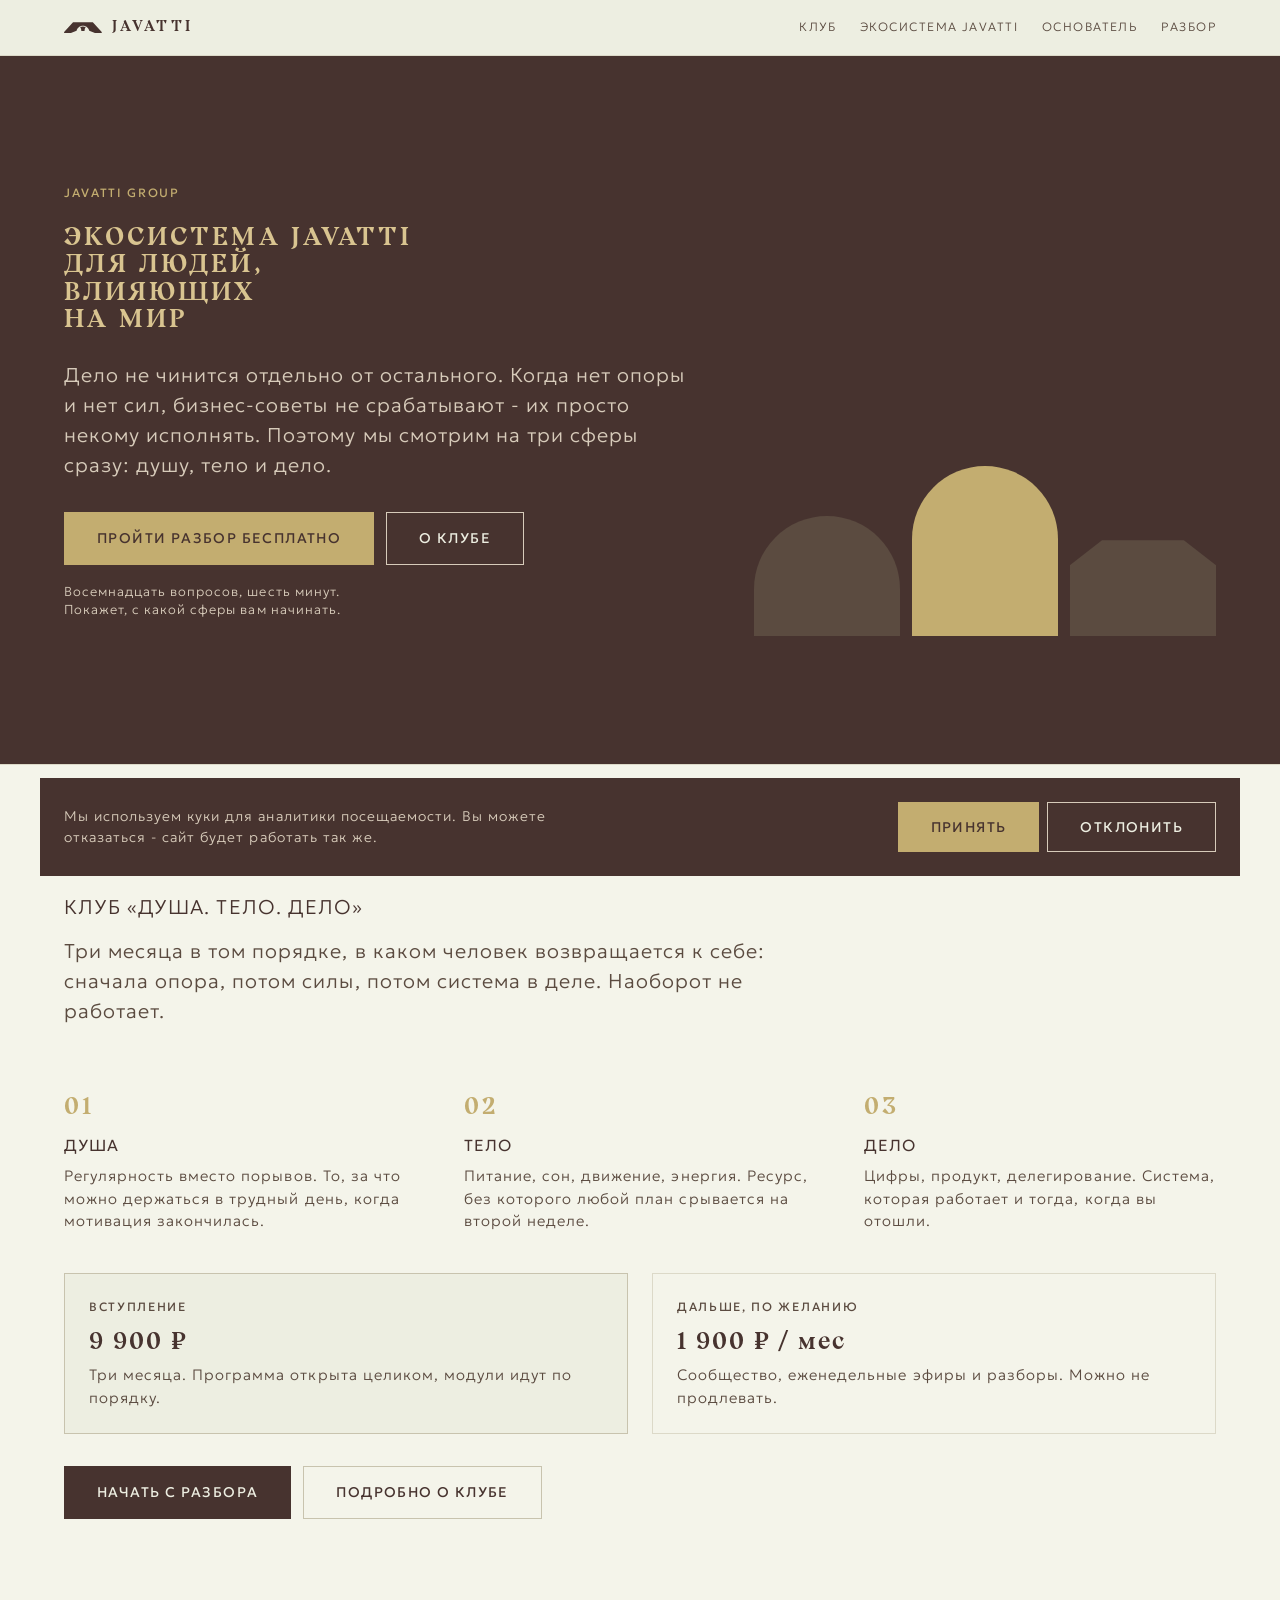
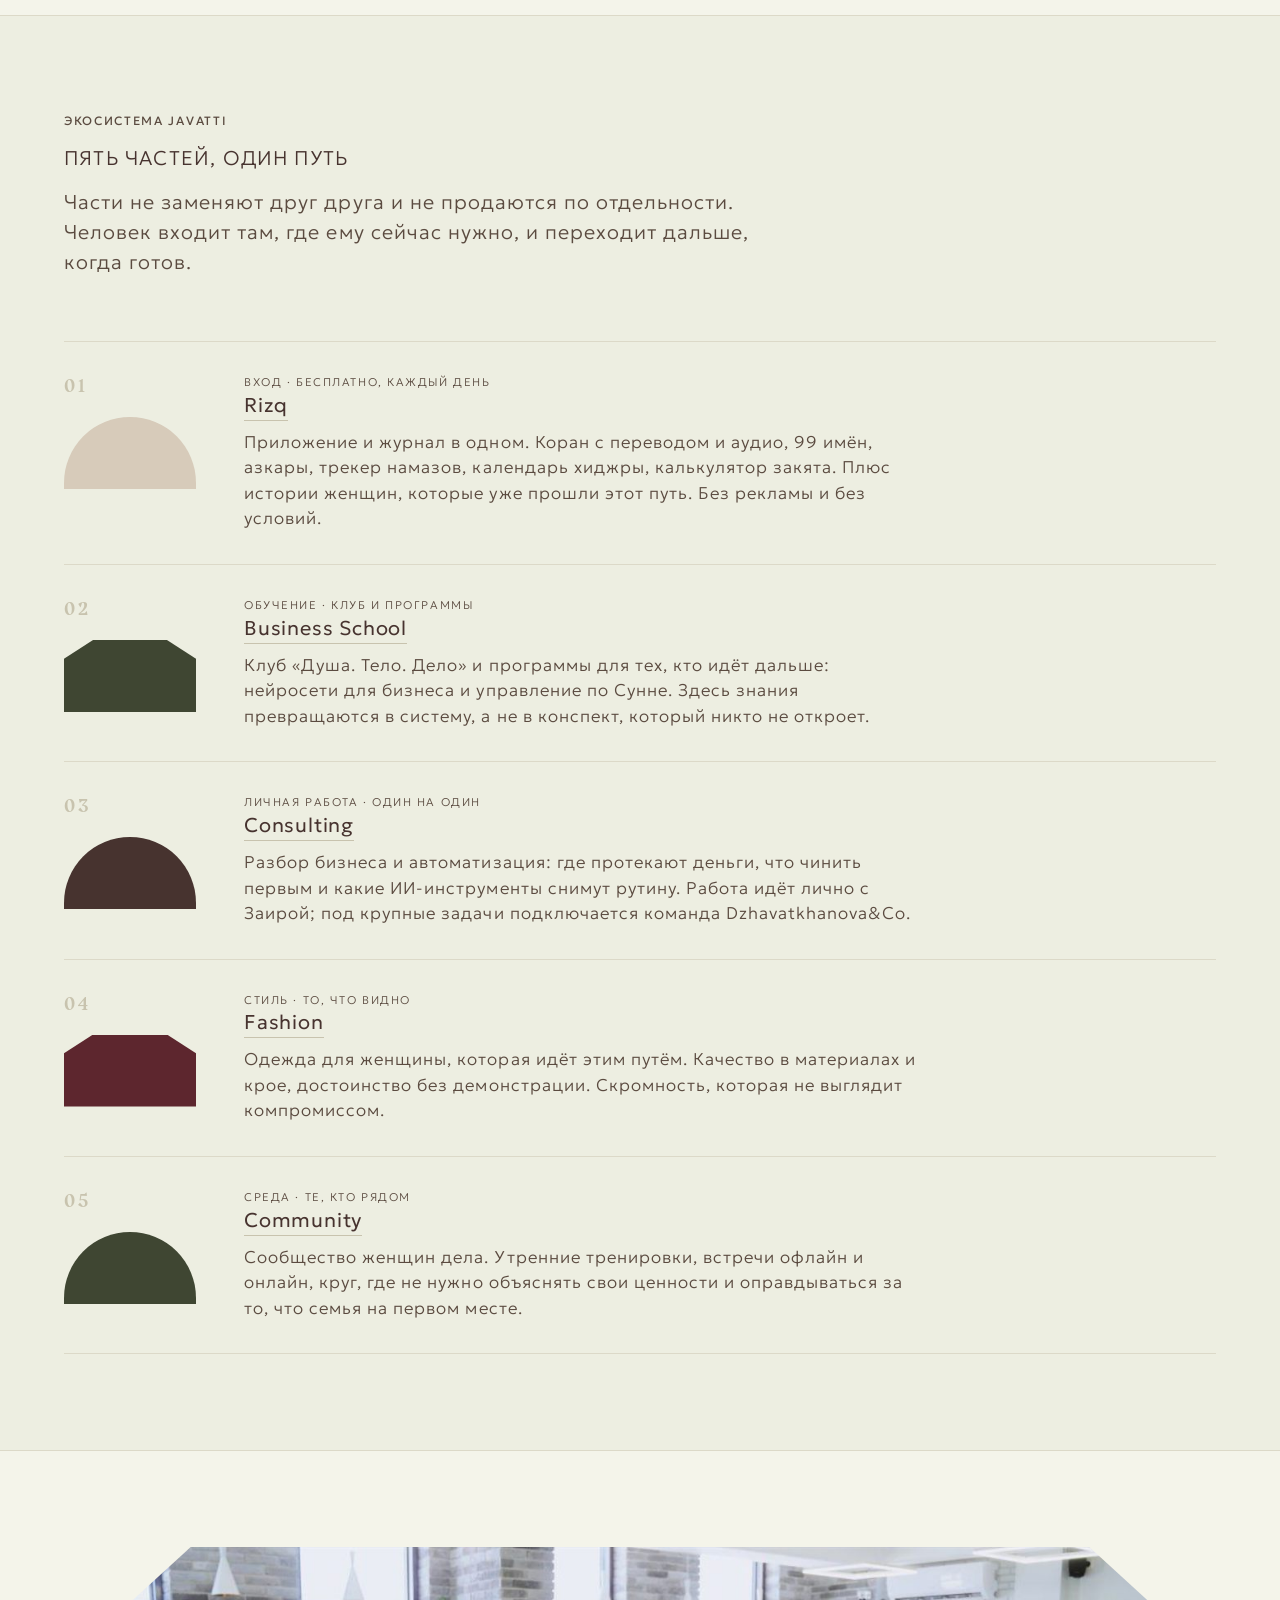
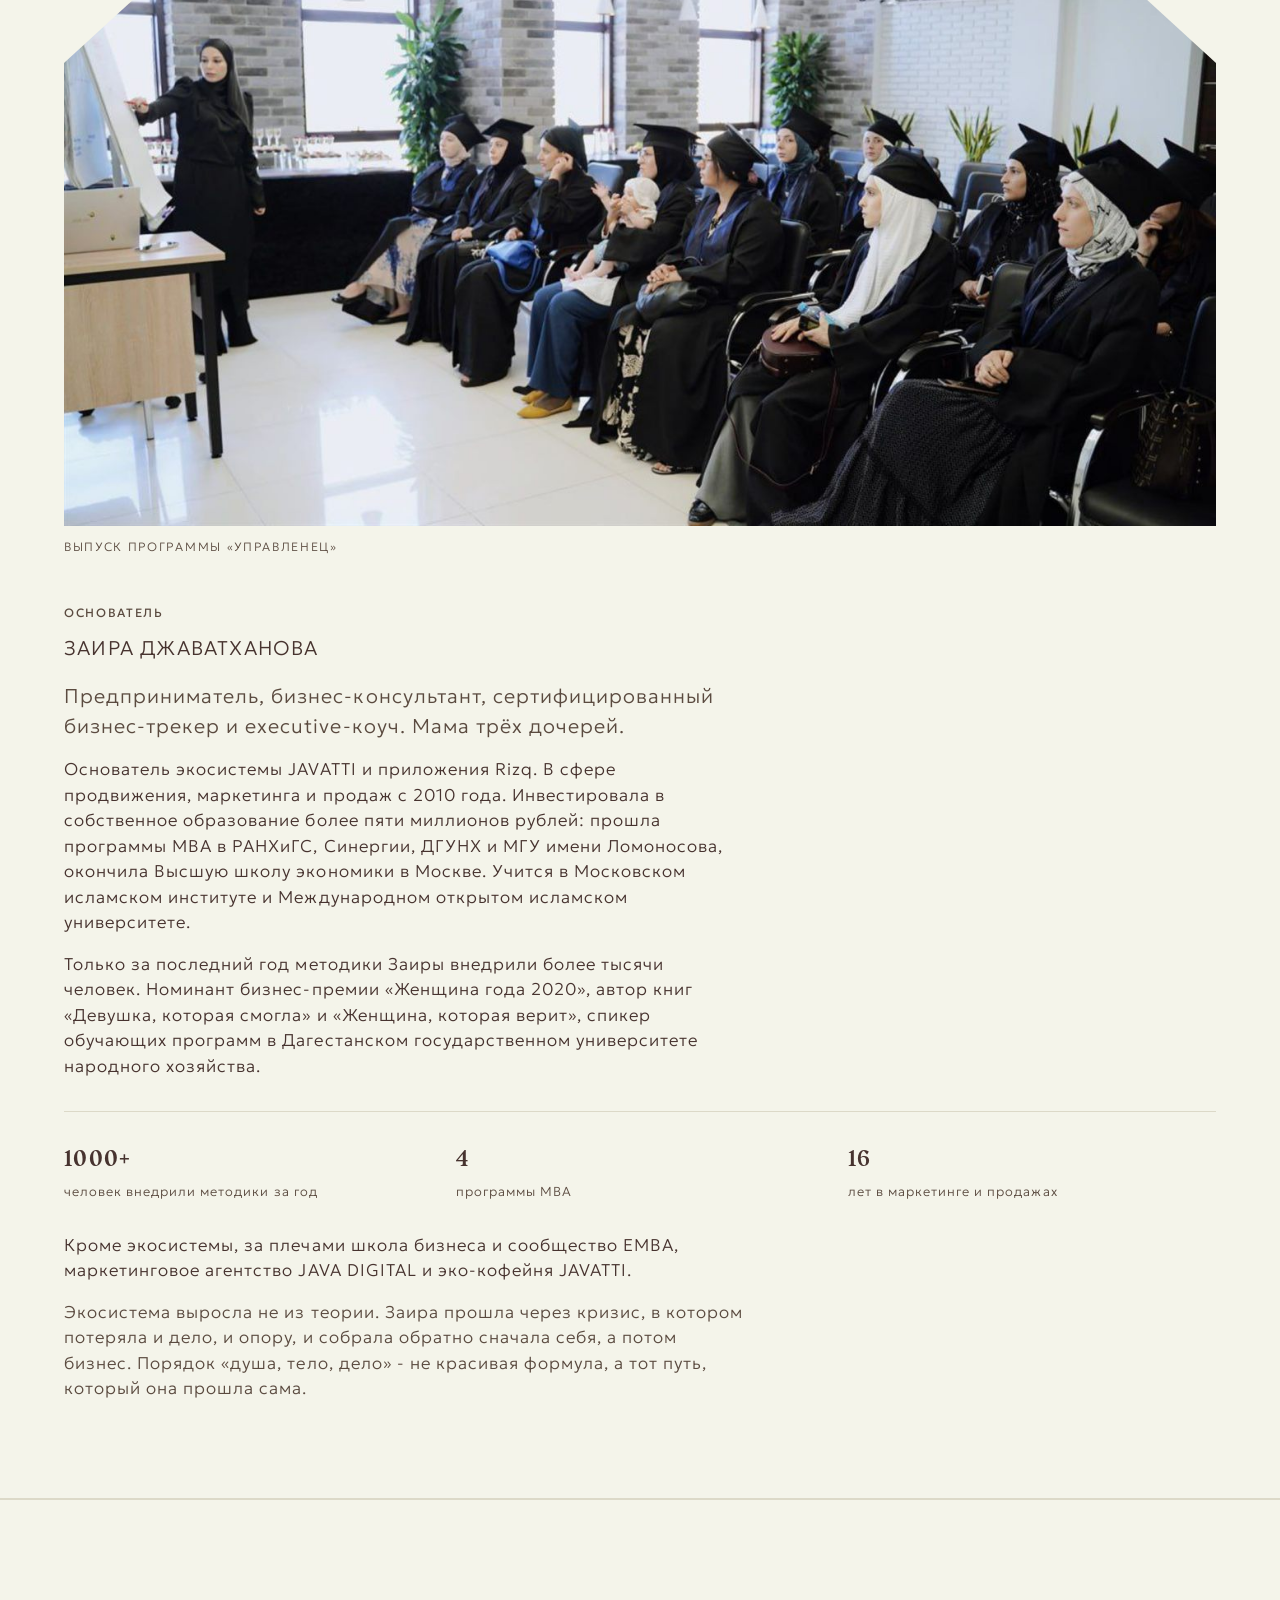
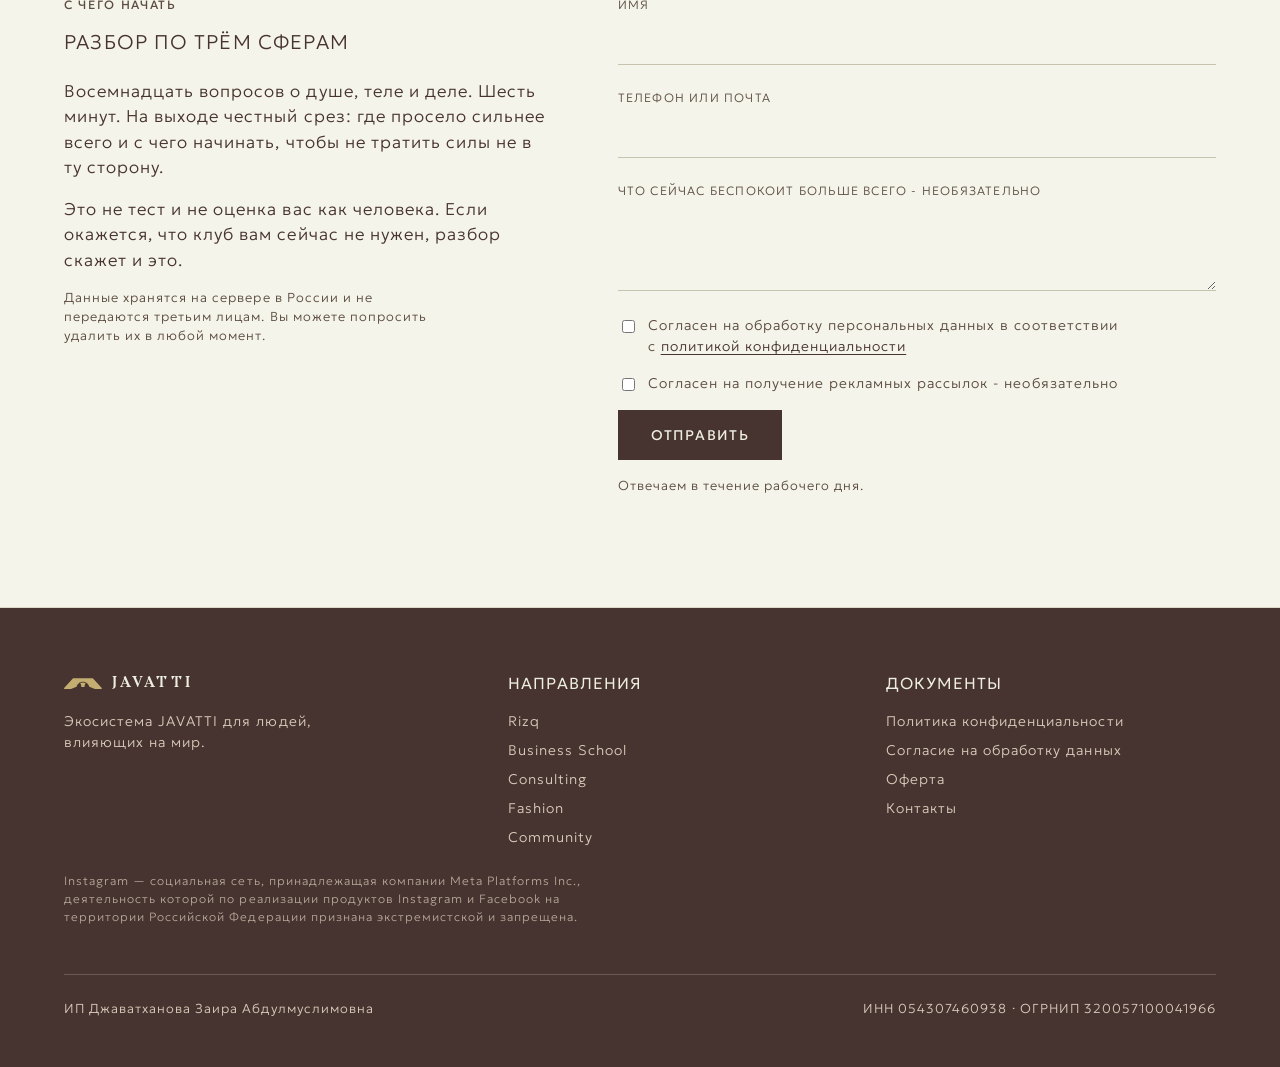
==== commit 7881f4e4: "Меняю подпись бренд-ссылки, дисклеймер о запрете Meta в подвал, правки биографии основателя Co-Autho" ====
--- a/index.html
+++ b/index.html
@@ -20,7 +20,7 @@
     </a>
     <nav class="site-nav" aria-label="Основная навигация">
       <a href="#club">Клуб</a>
-      <a href="#eco">Экосистема</a>
+      <a href="#eco">Экосистема JAVATTI</a>
       <a href="#founder">Основатель</a>
       <a href="#start">Разбор</a>
     </nav>
@@ -34,7 +34,7 @@
     <div class="hero-inner">
       <div>
         <p class="eyebrow">Javatti Group</p>
-        <h1>Экосистема<br>для людей,<br>влияющих<br>на мир</h1>
+        <h1>Экосистема JAVATTI<br>для людей,<br>влияющих<br>на мир</h1>
         <p class="lead">
           Дело не чинится отдельно от остального. Когда нет опоры и нет сил,
           бизнес-советы не срабатывают - их просто некому исполнять.
@@ -109,7 +109,7 @@
 <section id="eco">
   <div class="wrap">
     <div class="sec-head">
-      <p class="eyebrow">Экосистема</p>
+      <p class="eyebrow">Экосистема JAVATTI</p>
       <h3>Пять частей, один путь</h3>
       <p class="lead" style="margin:0">
         Части не заменяют друг друга и не продаются по отдельности.
@@ -185,14 +185,16 @@
         <p>
           Основатель экосистемы JAVATTI и приложения Rizq. В сфере продвижения,
           маркетинга и продаж с 2010 года. Инвестировала в собственное образование
-          более пяти миллионов рублей и прошла программы MBA в РАНХиГС, Синергии,
-          ДГУНХ и МГУ имени Ломоносова.
+          более пяти миллионов рублей: прошла программы MBA в РАНХиГС, Синергии,
+          ДГУНХ и МГУ имени Ломоносова, окончила Высшую школу экономики в Москве.
+          Учится в Московском исламском институте и Международном открытом
+          исламском университете.
         </p>
         <p>
           Только за последний год методики Заиры внедрили более тысячи человек.
-          Номинант бизнес-премии «Женщина года 2020», автор книги «Девушка, которая смогла»,
-          спикер обучающих программ в Дагестанском государственном университете
-          народного хозяйства.
+          Номинант бизнес-премии «Женщина года 2020», автор книг «Девушка, которая смогла»
+          и «Женщина, которая верит», спикер обучающих программ в Дагестанском
+          государственном университете народного хозяйства.
         </p>
 
         <div class="founder-facts">
@@ -283,7 +285,7 @@
           <svg viewBox="76 62 132 40" role="img" aria-label="JAVATTI"><path fill="#C3AD70" d="M176.113,62.595h-68.762L76.267,96.393v5.411h19.675l23.734-9.013c2.186-10.173,11.229-17.799,22.056-17.799c10.826,0,19.87,7.626,22.056,17.799l23.734,9.013h19.676v-5.411L176.113,62.595z"/><path fill="#C3AD70" d="M136.117,93.557c0.03-0.443,0.045-0.888,0.045-1.328c0-4.271-1.401-8.449-3.962-11.859c2.895-1.612,6.174-2.461,9.533-2.461c3.36,0,6.638,0.849,9.534,2.461c-2.561,3.41-3.962,7.588-3.962,11.859c0,0.441,0.015,0.885,0.045,1.328H136.117z"/></svg>
           <span class="name">Javatti</span>
         </a>
-        <p style="margin-top:16px;font-size:.875rem;max-width:34ch">Экосистема для людей, влияющих на мир.</p>
+        <p style="margin-top:16px;font-size:.875rem;max-width:34ch">Экосистема JAVATTI для людей, влияющих на мир.</p>
       </div>
       <div>
         <h4>Направления</h4>
@@ -305,7 +307,7 @@
         </div>
       </div>
     </div>
-    <div class="foot-bottom">
+    <p class="foot-disclaimer">Instagram — социальная сеть, принадлежащая компании Meta Platforms Inc., деятельность которой по реализации продуктов Instagram и Facebook на территории Российской Федерации признана экстремистской и запрещена.</p><div class="foot-bottom">
       <span>ИП Джаватханова Заира Абдулмуслимовна</span>
       <span>ИНН 054307460938 · ОГРНИП 320057100041966</span>
     </div>
--- a/assets/style.css
+++ b/assets/style.css
@@ -280,3 +280,5 @@
   body{font-size:16px}
 }
 @media (prefers-reduced-motion:reduce){*{transition:none!important;scroll-behavior:auto!important}}
+
+.foot-disclaimer{font-size:.75rem;color:var(--tapioca);opacity:.75;max-width:70ch;margin:var(--sp-md) 0 0;line-height:1.5}
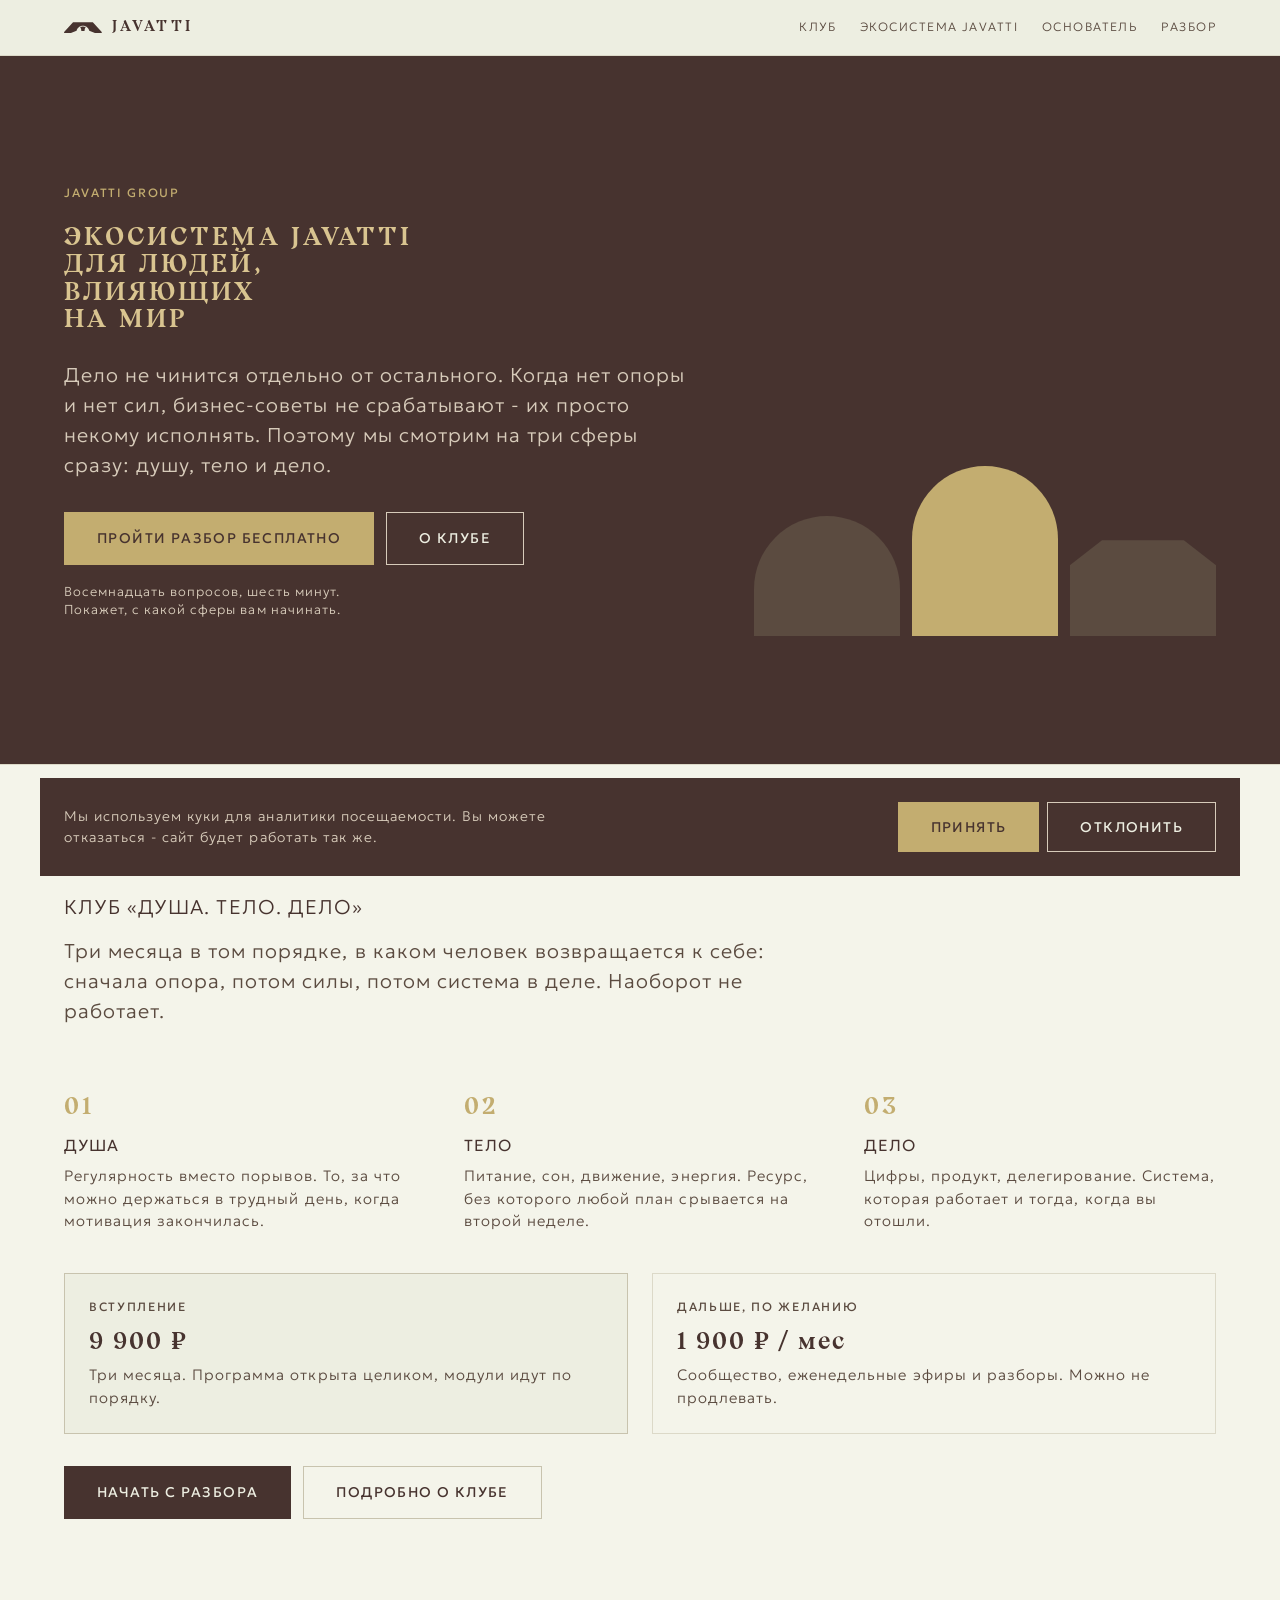
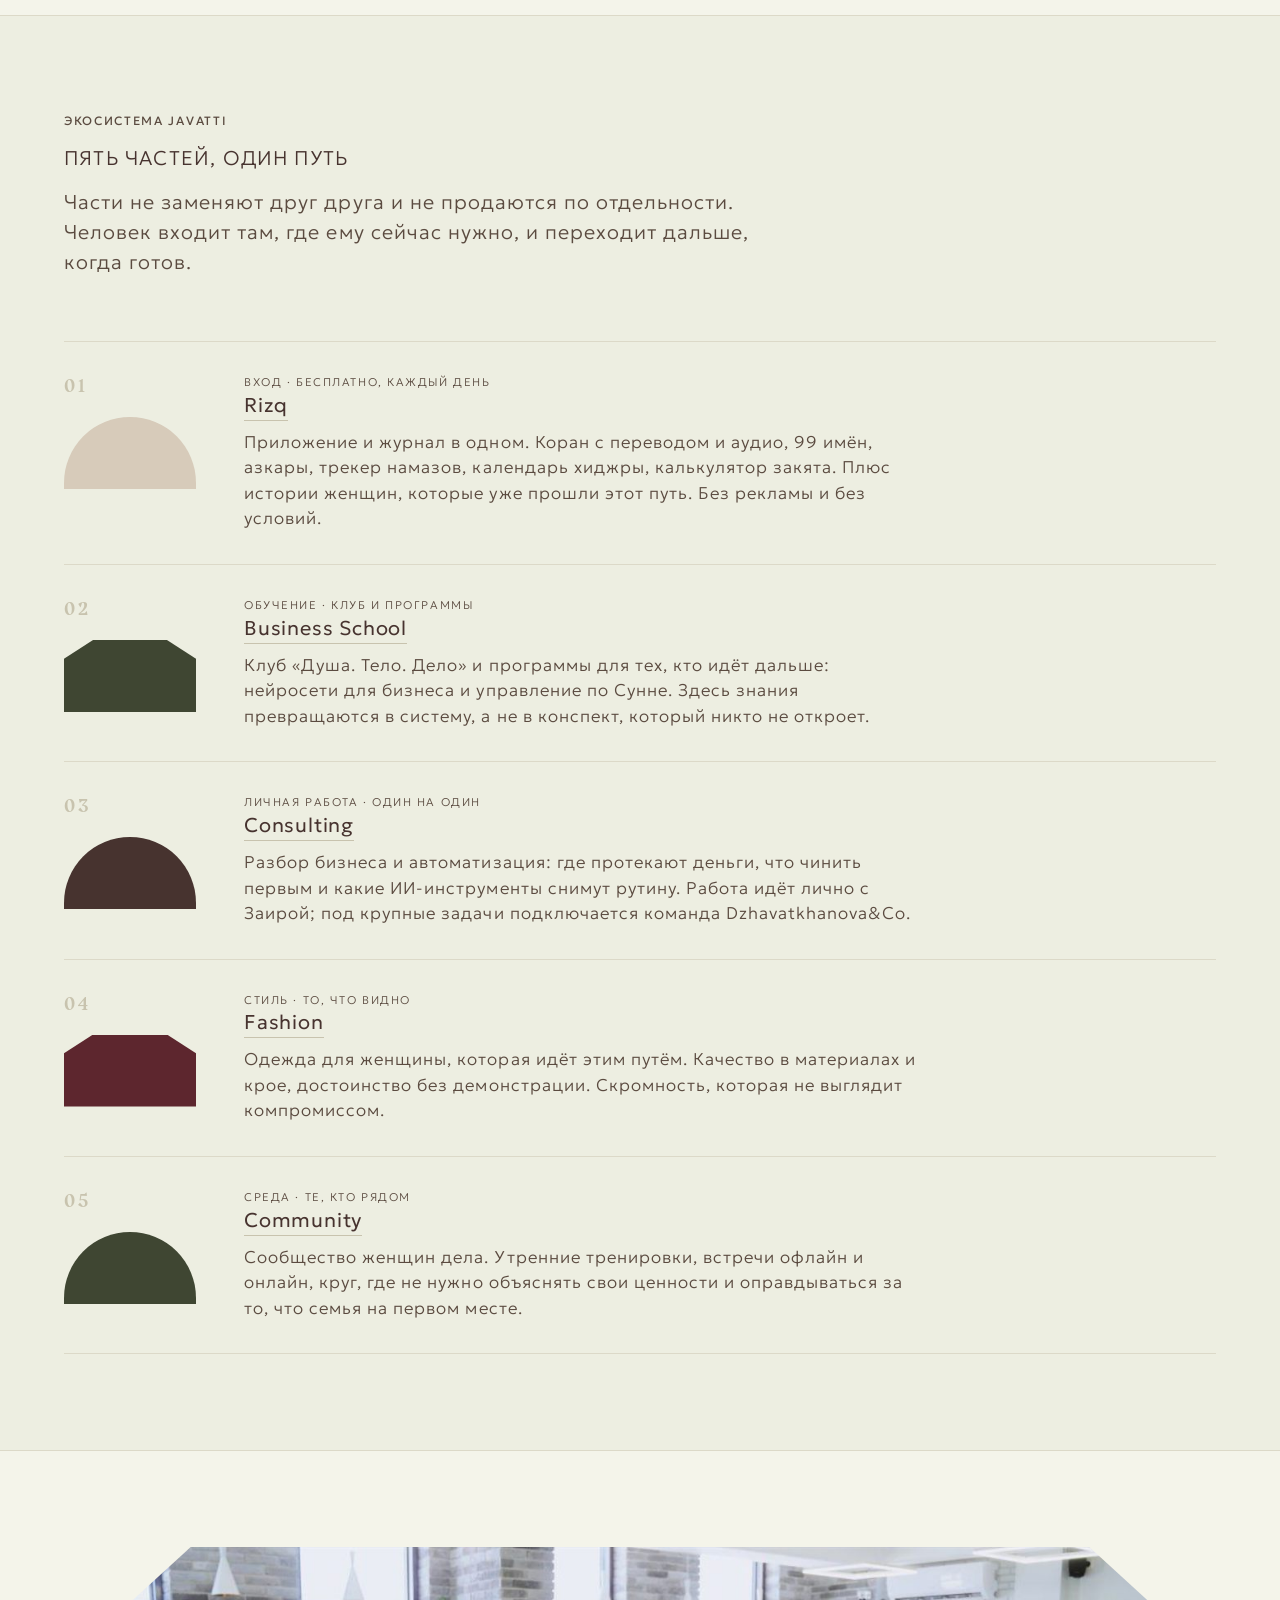
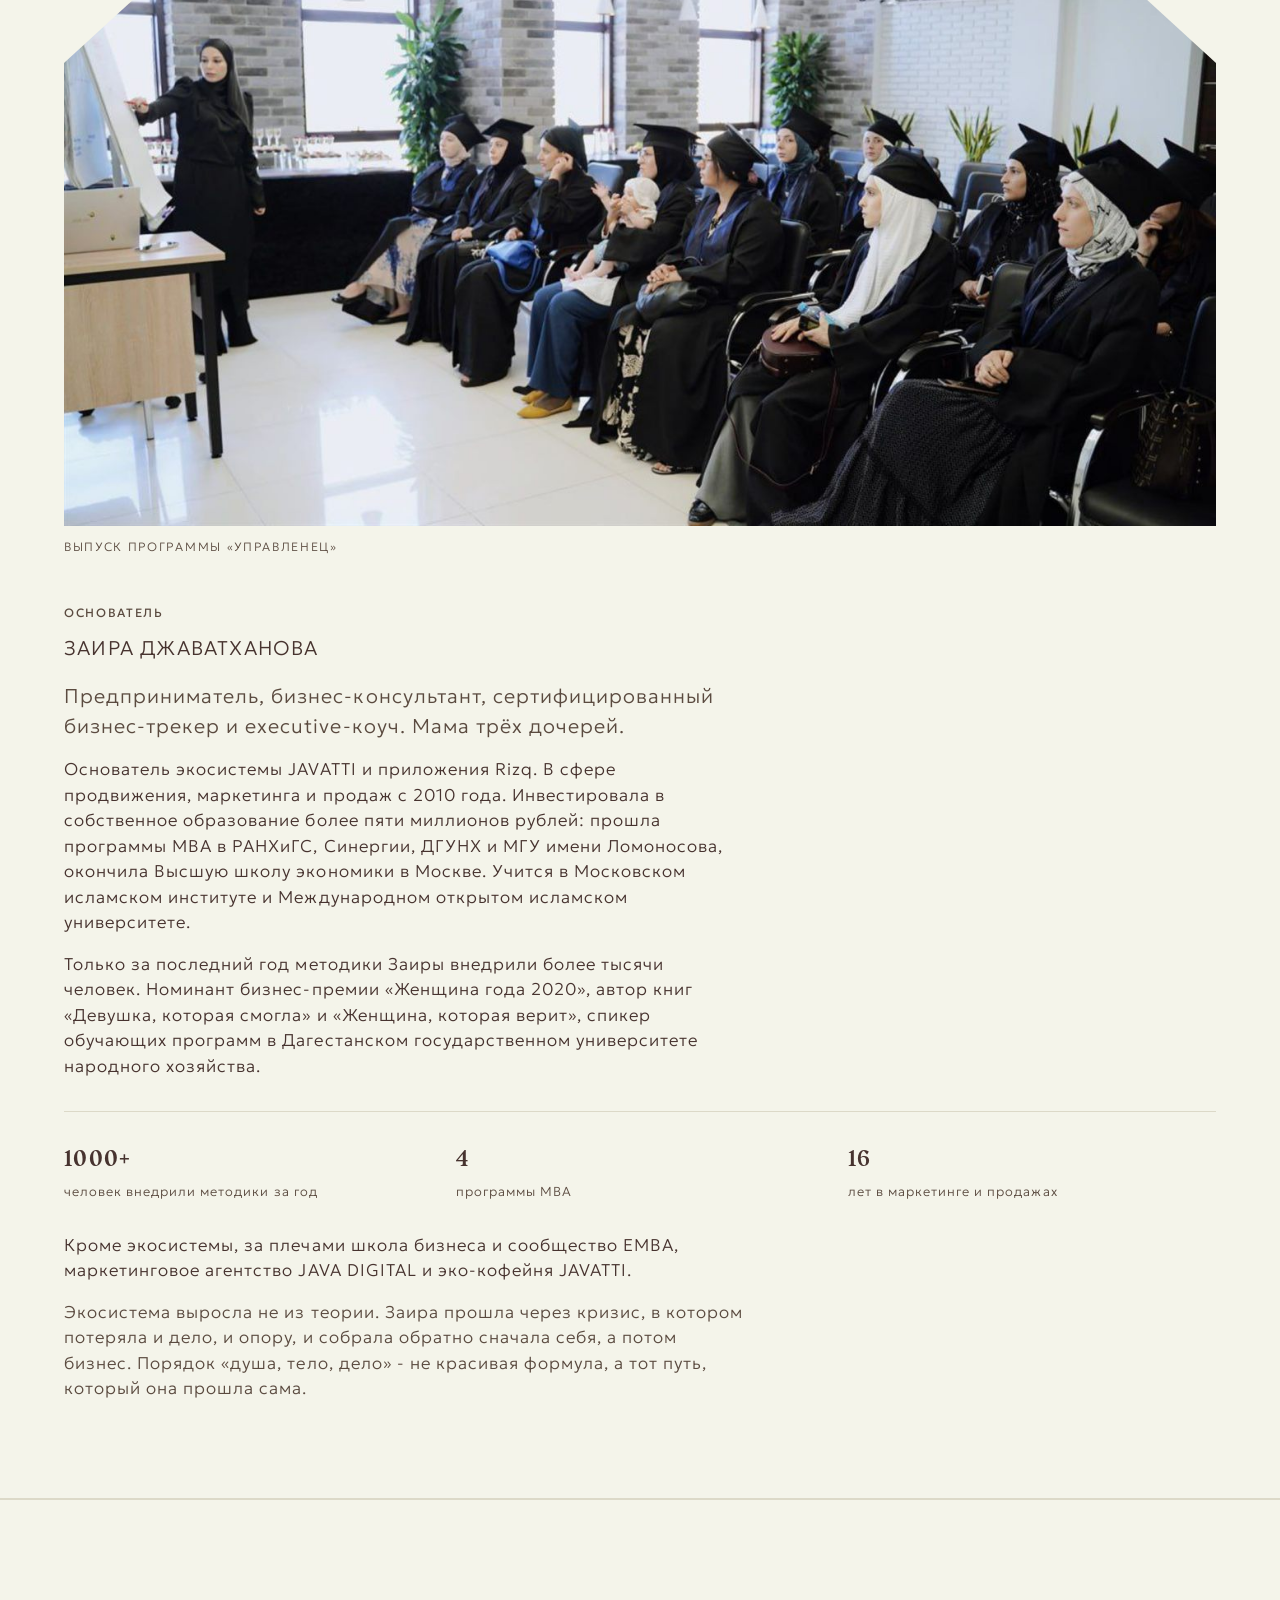
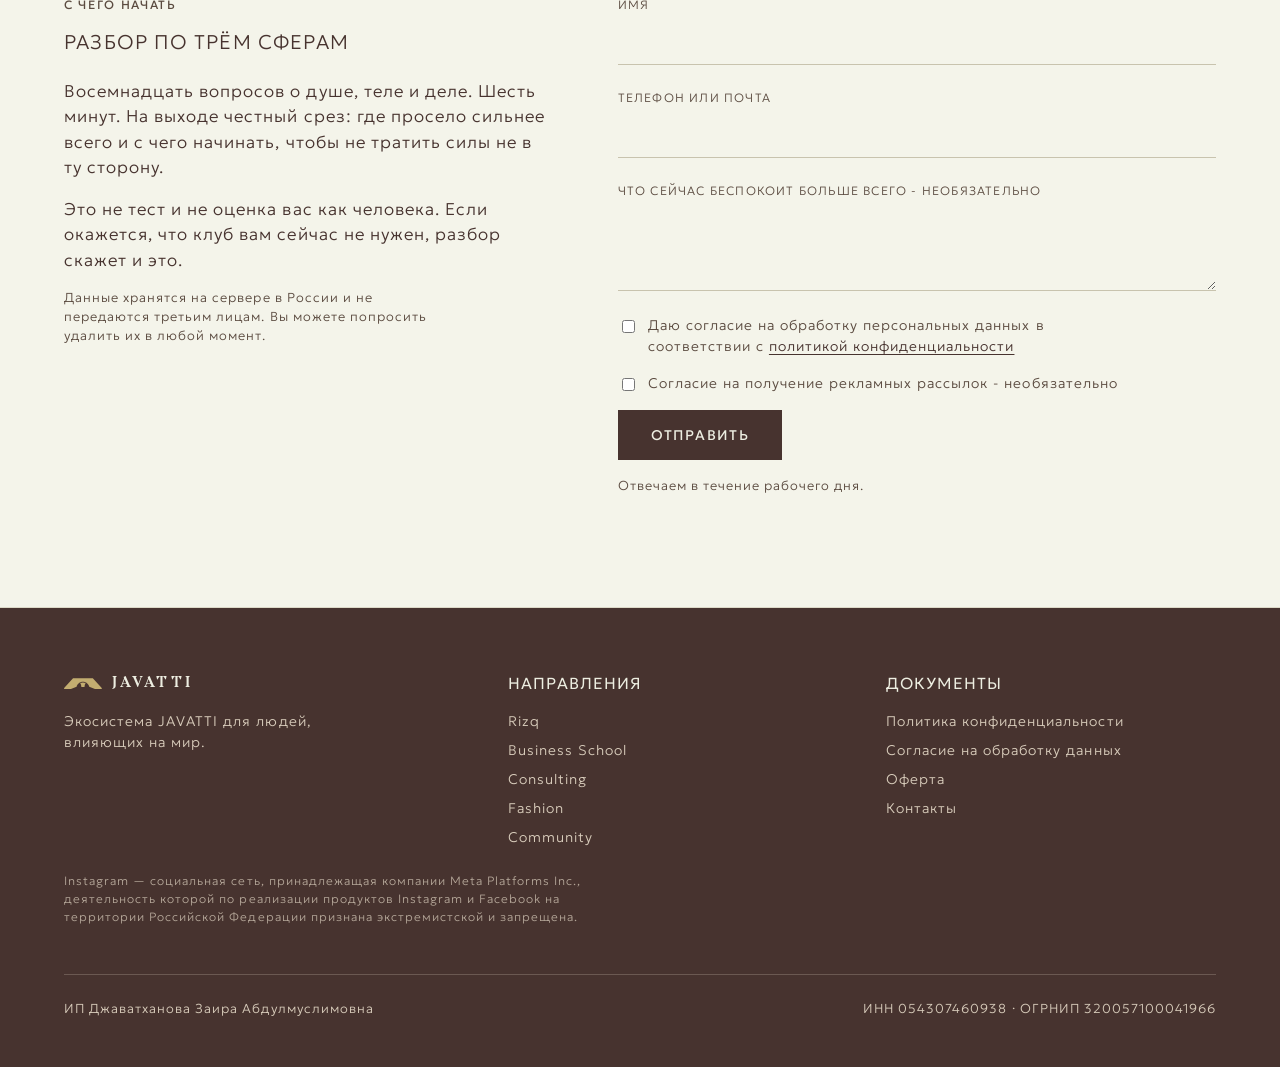
==== commit 6632020c: "Форма: нейтральный род в чекбоксах согласия (аудитория преимущественно женская) Co-Authored-By: Clau" ====
--- a/index.html
+++ b/index.html
@@ -259,12 +259,12 @@
 
         <label class="consent" for="c-pd">
           <input type="checkbox" id="c-pd" name="consent_pd" required>
-          <span>Согласен на обработку персональных данных в соответствии с <a href="privacy.html">политикой конфиденциальности</a></span>
+          <span>Даю согласие на обработку персональных данных в соответствии с <a href="privacy.html">политикой конфиденциальности</a></span>
         </label>
 
         <label class="consent" for="c-ads">
           <input type="checkbox" id="c-ads" name="consent_ads">
-          <span>Согласен на получение рекламных рассылок - необязательно</span>
+          <span>Согласие на получение рекламных рассылок - необязательно</span>
         </label>
 
         <button class="btn btn-dark" type="submit">Отправить</button>
